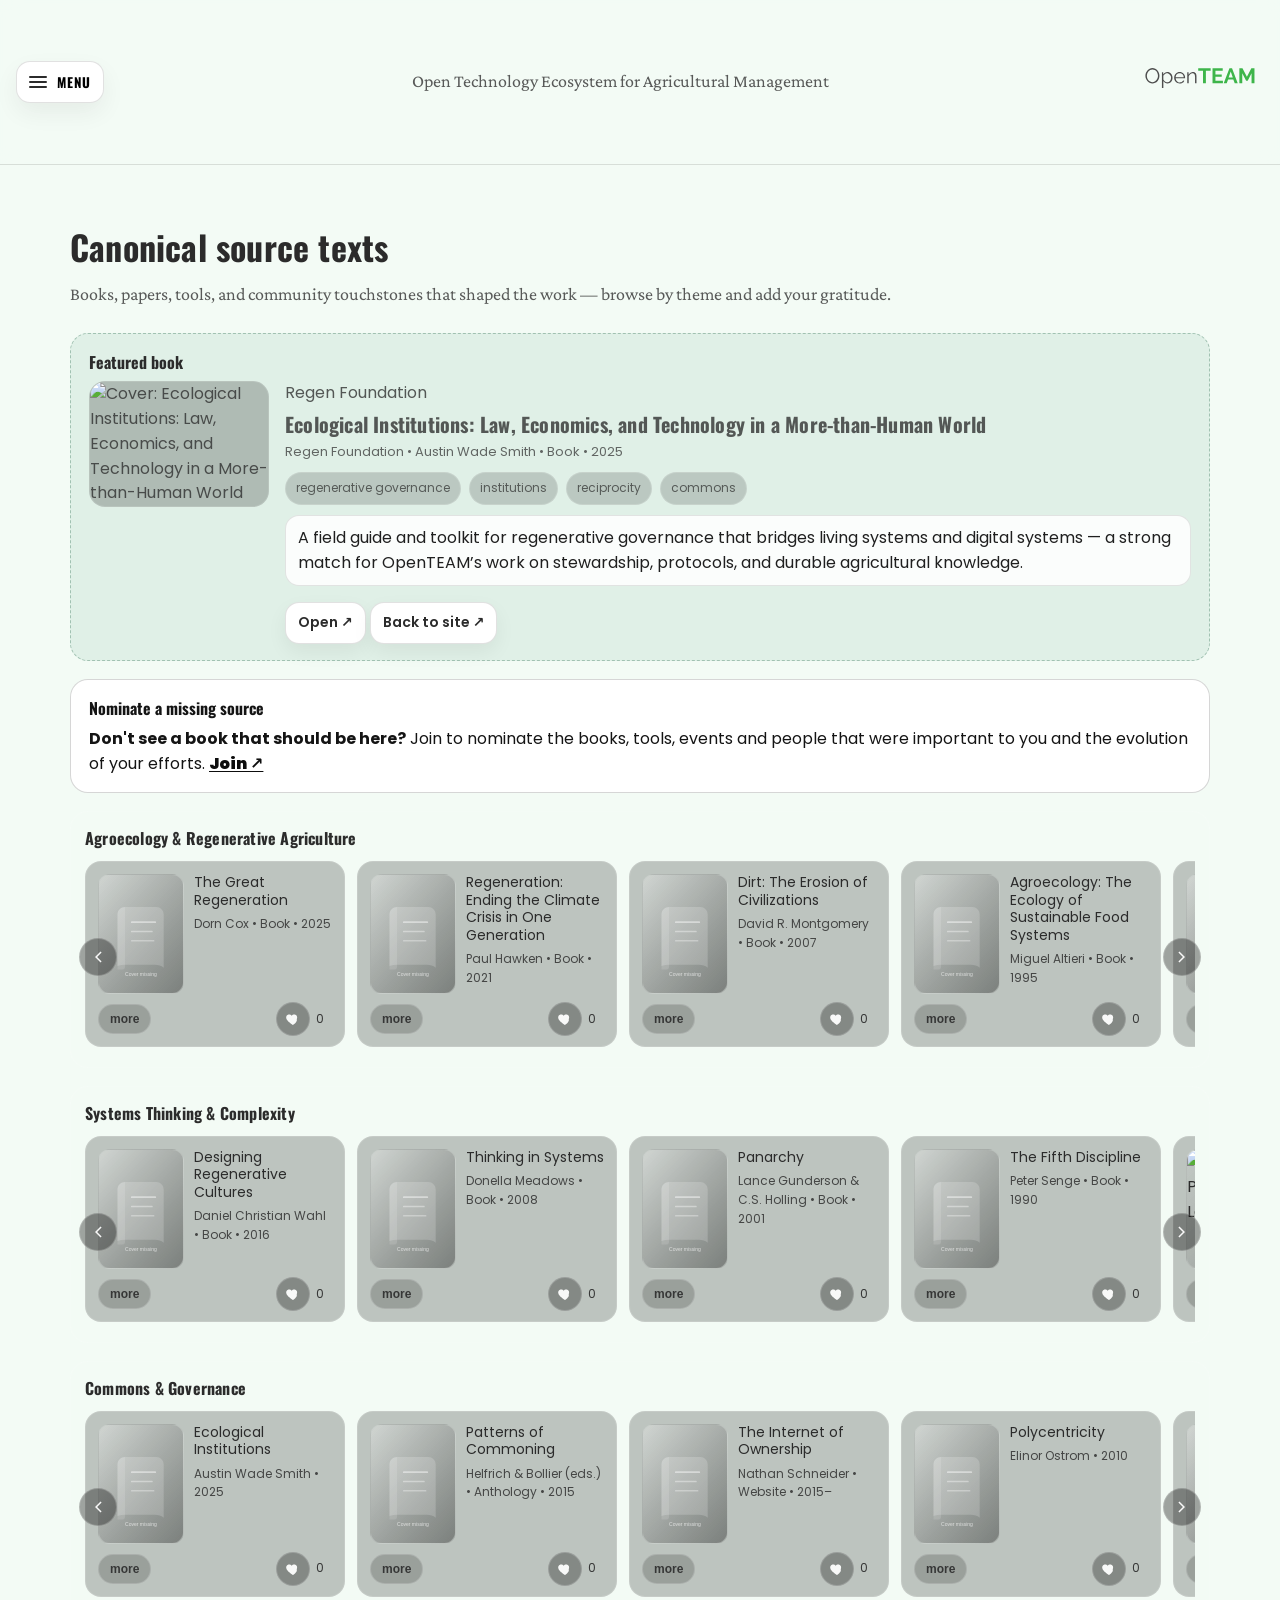
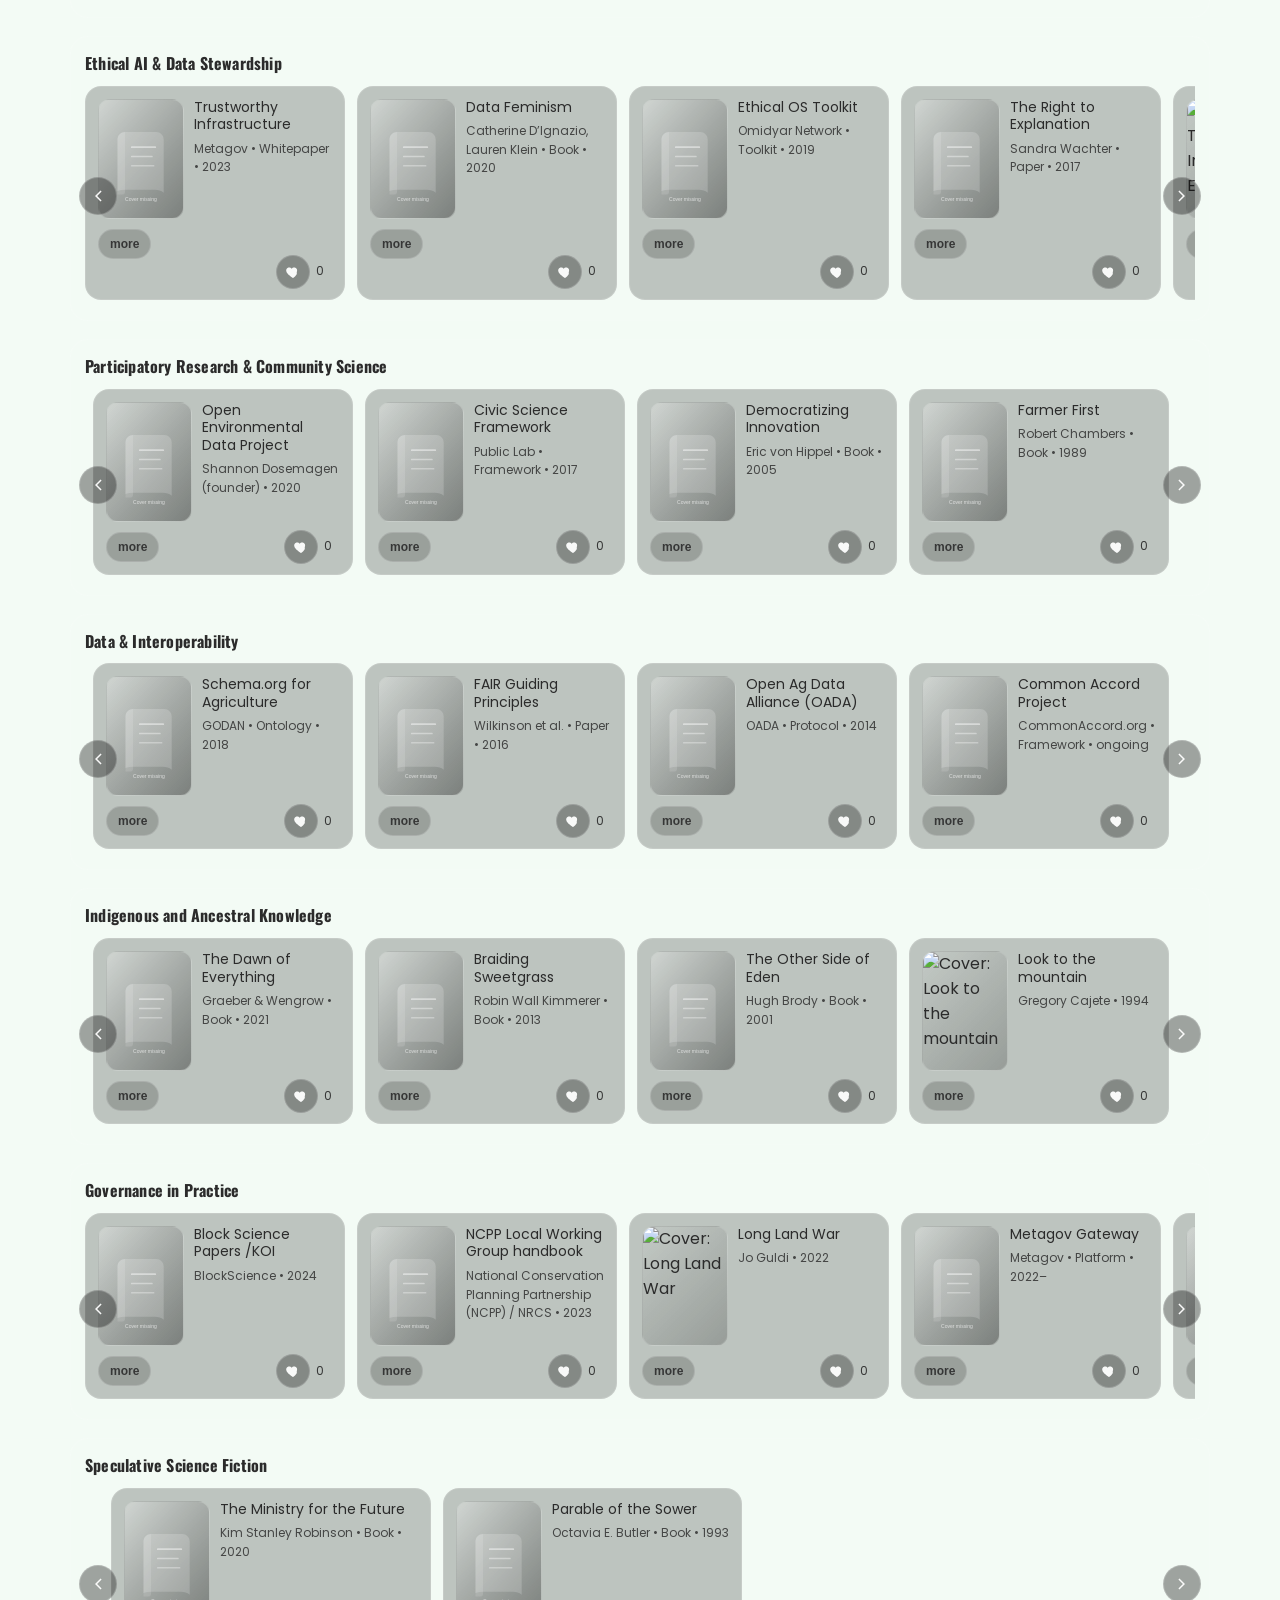
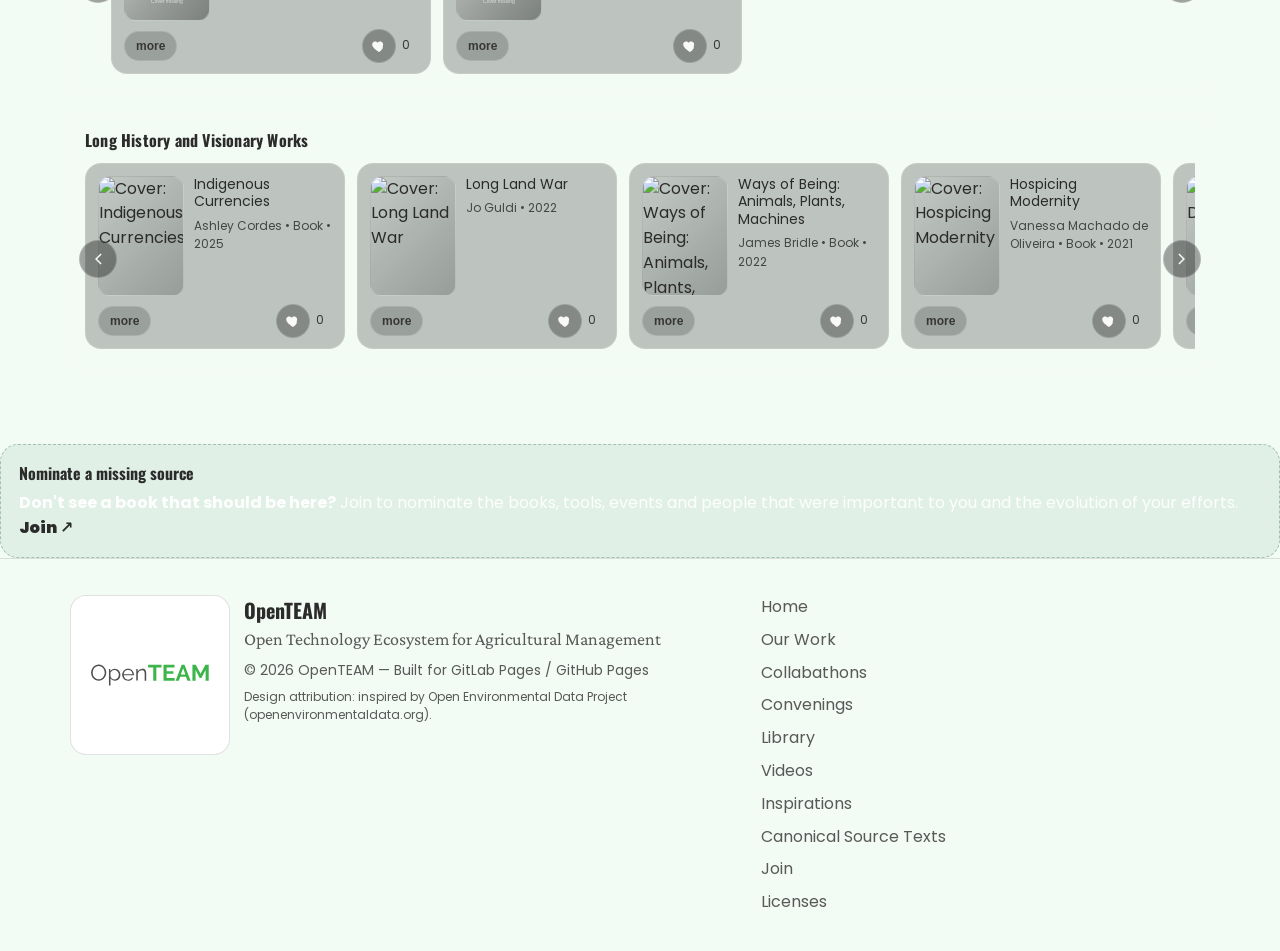
==== canonical-source-texts-updated-v7.html @ 41ca5390 "Add files via upload" ====
<!doctype html>
<html lang="en">
<head>
  <meta charset="utf-8" />
  <meta name="viewport" content="width=device-width,initial-scale=1" />
  <title>OpenTEAM — Canonical Source Texts</title>
  <meta name="description" content="OpenTEAM canonical source texts: books, papers, tools, and community inspirations that shaped the ecosystem." />

  <meta property="og:title" content="OpenTEAM Canonical Source Texts" />
  <meta property="og:description" content="Books and sources that shaped OpenTEAM — browse by theme." />
  <meta property="og:image" content="assets/bg_malawi.jpg" />
  <meta name="twitter:card" content="summary_large_image" />

  <link rel="preconnect" href="https://fonts.googleapis.com">
  <link rel="preconnect" href="https://fonts.gstatic.com" crossorigin>
  <link href="https://fonts.googleapis.com/css2?family=Oswald:wght@300;400;600;700&family=Crimson+Pro:ital,wght@0,300;0,400;0,600;1,400&family=Poppins:wght@300;400;500;600;700&display=swap" rel="stylesheet">

  <link rel="stylesheet" href="styles.css" />

<style>
  /* Featured */
  .featured-grid{display:grid;grid-template-columns:180px 1fr;gap:16px;align-items:start}
  @media (max-width: 720px){.featured-grid{grid-template-columns:1fr}}
  .featured-cover{border-radius:16px;overflow:hidden;border:1px solid rgba(255,255,255,0.12);background:rgba(0,0,0,0.22)}
  .featured-cover img{width:100%;height:100%;display:block;object-fit:cover}
  .featured-title{margin:6px 0 6px 0; font-size:20px; line-height:1.2}
  .featured-sub{opacity:.90; font-size:13px}
  .featured-meta .muted, .featured-callout .muted{color:rgba(255,255,255,0.92) !important; opacity:1 !important}
  .tagrow{display:flex;flex-wrap:wrap;gap:8px;margin-top:10px}
  .tag{display:inline-flex;align-items:center;padding:6px 10px;border-radius:999px;border:1px solid rgba(255,255,255,0.18);background:rgba(0,0,0,0.18);font-size:12px;opacity:.92}

  /* Rails */
  .theme-block{margin-top:18px}
  .rail-card{background:rgba(255,255,255,0.06);border:1px solid rgba(255,255,255,0.10);border-radius:18px;padding:14px;position:relative}
  .rail-head{display:flex;align-items:flex-end;justify-content:space-between;gap:14px;margin-bottom:10px}
  .rail-title{margin:0;font-size:16px}
  .rail-nav{display:none}
  .rail{display:flex;gap:12px;overflow:auto;padding-bottom:6px;scroll-snap-type:x proximity;scroll-behavior:smooth}
  .rail::-webkit-scrollbar{height:10px}
  .rail::-webkit-scrollbar-thumb{background:rgba(255,255,255,0.18);border-radius:999px}

  /* Desktop rail arrows */
  @media (min-width: 900px){
    .rail-nav{display:flex;gap:8px}
    .rail-arrow{width:34px;height:34px;border-radius:999px;border:1px solid rgba(255,255,255,0.18);background:rgba(0,0,0,0.30);cursor:pointer;display:inline-flex;align-items:center;justify-content:center}
    .rail-arrow:hover{border-color:rgba(255,255,255,0.35);background:rgba(0,0,0,0.38)}
    .rail-arrow svg{width:16px;height:16px;fill:#fff;opacity:.95}
  }

  /* Source card */
  .scard{min-width:260px;max-width:320px;scroll-snap-align:start;border-radius:16px;overflow:hidden;border:1px solid rgba(255,255,255,0.12);background:rgba(0,0,0,0.22);transition:transform .12s ease,border-color .12s ease;position:relative}
  .scard:hover{transform:translateY(-2px);border-color:rgba(255,255,255,0.28)}
  .shead{display:grid;grid-template-columns:86px 1fr;gap:10px;padding:12px 12px 10px 12px;align-items:start}
  .scover{width:86px;height:120px;border-radius:12px;overflow:hidden;border:1px solid rgba(255,255,255,0.12);background:linear-gradient(135deg, rgba(255,255,255,0.10), rgba(0,0,0,0.20))}
  .scover img{width:100%;height:100%;object-fit:cover;display:block}
  .smeta{min-width:0}
  .stitle{margin:0 0 6px 0;font-size:14px;line-height:1.25}
  .ssub{font-size:12px;opacity:.82}

  .sactions{display:flex;gap:8px;flex-wrap:wrap;padding:0 12px 12px 12px}
  .pill{display:inline-flex;align-items:center;gap:8px;padding:7px 11px;border-radius:999px;border:1px solid rgba(255,255,255,0.18);background:rgba(0,0,0,0.20);color:var(--text);text-decoration:none;font-weight:700;font-size:12px}
  .pill:hover{border-color:rgba(255,255,255,0.35);background:rgba(0,0,0,0.26)}
  .pill.secondary{font-weight:800;opacity:.92}

  /* Expansion */
  .detail{border-top:1px solid rgba(255,255,255,0.10);padding:10px 12px 40px 12px;display:none}
  .detail.open{display:block}
  .detail p{margin:0 0 10px 0;font-size:12.5px;line-height:1.45;opacity:.95}
  .stags{display:flex;flex-wrap:wrap;gap:6px}
  .stag{font-size:11px;opacity:.92;border:1px solid rgba(255,255,255,0.14);background:rgba(0,0,0,0.16);border-radius:999px;padding:5px 8px;max-width:100%;white-space:nowrap;overflow:hidden;text-overflow:ellipsis}

  /* Gratitude */
  .gratitude{position:absolute;right:10px;bottom:10px;display:inline-flex;align-items:center;gap:6px}
  .gbtn{display:inline-flex;align-items:center;justify-content:center;width:34px;height:34px;border-radius:999px;border:1px solid rgba(255,255,255,0.18);background:rgba(0,0,0,0.30);cursor:pointer}
  .gbtn:hover{border-color:rgba(255,255,255,0.35);background:rgba(0,0,0,0.38)}
  .gbtn svg{width:16px;height:16px;fill:#fff;opacity:.95}
  .gcount{font-size:12px;opacity:.92;min-width:18px;text-align:left}

  /* Join line */
  .join-once{margin-top:12px;font-size:13px;opacity:.88}
  .join-once a{color:var(--text);font-weight:900;text-decoration:none}
  .join-once a:hover{text-decoration:underline}

  /* Featured descriptor higher contrast */
  .featured-desc{
    color: rgba(0,0,0,0.88) !important;
    opacity: 1 !important;
    background: rgba(255,255,255,0.86);
    padding: 10px 12px;
    border-radius: 14px;
    border: 1px solid rgba(0,0,0,0.10);
  }


    /* Nominate bubble high contrast */
  .nominate-bubble{
    background: rgba(255,255,255,0.96) !important;
    border: 1px solid rgba(0,0,0,0.16) !important;
    color: rgba(0,0,0,0.92) !important;
  }
  .nominate-bubble .callout-title{
    color: rgba(0,0,0,0.92) !important;
  }
  .nominate-bubble p,
  .nominate-bubble .muted,
  .nominate-bubble strong{
    color: rgba(0,0,0,0.92) !important;
    opacity: 1 !important;
  }
  .nominate-bubble a{
    color: rgba(0,0,0,0.95) !important;
    text-decoration: underline !important;
    font-weight: 900 !important;
  }


  /* Rail wrap + end-position arrows (like index/videos) */
  .rail-wrap{position:relative}
  .rail-arrow-end{
    position:absolute;
    top:50%;
    transform:translateY(-50%);
    width:38px;height:38px;border-radius:999px;
    border:1px solid rgba(255,255,255,0.20);
    background:rgba(0,0,0,0.35);
    cursor:pointer;
    display:none;
    align-items:center;
    justify-content:center;
    z-index:3;
  }
  .rail-arrow-end:hover{border-color:rgba(255,255,255,0.40);background:rgba(0,0,0,0.45)}
  .rail-arrow-end svg{width:18px;height:18px;fill:#fff;opacity:.95}
  .rail-arrow-left{left:-6px}
  .rail-arrow-right{right:-6px}
  @media (min-width: 900px){ .rail-arrow-end{display:flex} .rail{padding:0 26px 6px 26px;} }

</style>
</head>

<body id="top">
  <a class="skip-link" href="#main">Skip to content</a>

  <header class="nav-shell" role="banner">
    <button class="menu-button" id="menuButton" aria-controls="drawer" aria-expanded="false">
      <span class="menu-icon" aria-hidden="true"><span></span></span>
      <span class="menu-label">MENU</span>
    </button>

    <div class="nav-title">
      <div class="nav-title-text">Open Technology Ecosystem for Agricultural Management</div>
    </div>

    <div class="nav-logo" aria-hidden="true">
      <img src="assets/openteam_logo.svg" alt="" />
    </div>
  </header>

  <aside class="drawer" id="drawer" aria-hidden="true">
    <div class="drawer-inner">
      <div class="drawer-top">
        <div class="drawer-mark">
          <img src="assets/openteam_logo.svg" alt="OpenTEAM logo" />
        </div>
        <div class="drawer-vertical">OpenTEAM</div>
        <button class="drawer-close" id="drawerClose" aria-label="Close menu">✕</button>
      </div>

      <nav class="drawer-links" aria-label="Site">
        <a href="index.html#home" class="drawer-link">HOME</a>
        <a href="index.html#initiatives" class="drawer-link">INITIATIVES</a>
        <a href="index.html#pilots" class="drawer-link">COLLABATHONS</a>
        <a href="index.html#convenings" class="drawer-link">CONVENINGS</a>
        <a href="index.html#library" class="drawer-link">TOOLS, COMMUNITIES &amp; PLATFORMS</a>
        <a href="videos.html" class="drawer-link">VIDEOS</a>
        <a href="index.html#reading" class="drawer-link">INSPIRATIONS</a>
        <a href="canonical-source-texts.html" class="drawer-link" aria-current="page">CANONICAL SOURCE TEXTS</a>
        <a href="index.html#join" class="drawer-link">JOIN</a>
        <a href="licenses.html" class="drawer-link">LICENSES</a>
      </nav>

      <div class="drawer-meta">
        <div class="drawer-meta-title">Contact</div>
        <a class="drawer-meta-link" href="mailto:info@openteam.community?subject=OpenTEAM%20Website%20Inquiry">info@openteam.community</a>
      </div>
    </div>
  </aside>
  <div class="scrim" id="scrim" aria-hidden="true"></div>

  <main id="main">
    <section class="section" id="sources-page">
      <div class="container">
        <div class="section-head">
          <h2>Canonical source texts</h2>
          <p>Books, papers, tools, and community touchstones that shaped the work — browse by theme and add your gratitude.</p>
        </div>

        <!-- Featured book -->
        <div class="callout featured-callout" style="margin-top: 14px;">
          <div class="callout-title">Featured book</div>
          <div class="callout-body">
            <div class="featured-grid">
              <div class="featured-cover">
                <img src="https://cdn.sanity.io/images/oflfnr14/production/5186cdff18c08bce27f8e4bb145d63fdf4cb614c-883x475.png?fit=max&amp;w=1600" alt="Cover: Ecological Institutions: Law, Economics, and Technology in a More-than-Human World" loading="lazy"/>
              </div>
              <div class="featured-meta">
                <div class="kicker">Regen Foundation</div>
                <h3 class="featured-title">Ecological Institutions: Law, Economics, and Technology in a More-than-Human World</h3>
                <div class="featured-sub">Regen Foundation • Austin Wade Smith • Book • 2025</div>
                <div class="tagrow">
                  <span class="tag">regenerative governance</span><span class="tag">institutions</span><span class="tag">reciprocity</span><span class="tag">commons</span>
                </div>
                <p class="featured-desc" style="margin-top:10px;">A field guide and toolkit for regenerative governance that bridges living systems and digital systems — a strong match for OpenTEAM’s work on stewardship, protocols, and durable agricultural knowledge.</p>
                <div class="player-actions" style="margin-top: 12px;">
                  <a class="btn small" href="https://www.regen.foundation/" target="_blank" rel="noopener">Open ↗</a>
                  <a class="btn small" href="index.html#reading">Back to site ↗</a>
                </div>
</div>
            </div>
          </div>
        </div>

        <!-- Theme rails -->
        <div class="callout nominate-bubble" style="margin-top: 18px;" style="margin-top: 18px;background: rgba(255,255,255,0.96);border:1px solid rgba(0,0,0,0.16);">
          <div class="callout-title" style="color:rgba(0,0,0,0.92);">Nominate a missing source</div>
          <div class="callout-body">
            <p style="margin:0;color:rgba(0,0,0,0.92) !important;opacity:1 !important;">
              <strong>Don&apos;t see a book that should be here?</strong>
              Join to nominate the books, tools, events and people that were important to you and the evolution of your efforts.
              <a href="index.html#join" style="color:rgba(0,0,0,0.95) !important;text-decoration:underline;font-weight:900;">Join ↗</a>
            </p>
          </div>
        </div>

        <div id="themeRails" style="margin-top: 16px;"></div>

      </div>
    </section>

        <div class="callout" style="margin-top: 18px;">
          <div class="callout-title">Nominate a missing source</div>
          <div class="callout-body">
            <p class="muted" style="margin:0;color:rgba(255,255,255,0.92);opacity:1;">
              <strong>Don&apos;t see a book that should be here?</strong>
              Join to nominate the books, tools, events and people that were important to you and the evolution of your efforts.
              <a href="index.html#join" style="color:var(--text);font-weight:900;text-decoration:none;">Join ↗</a>
            </p>
          </div>
        </div>

  </main>

  <footer class="footer">
    <div class="container footer-grid">
      <div class="footer-brand">
        <img src="assets/openteam_logo.svg" alt="OpenTEAM logo" class="footer-logo" />
        <div>
          <div class="footer-title">OpenTEAM</div>
          <div class="footer-subtitle">Open Technology Ecosystem for Agricultural Management</div>
          <div class="footer-meta">© <span id="year"></span> OpenTEAM — Built for GitLab Pages / GitHub Pages</div>
          <div class="footer-meta small">Design attribution: inspired by Open Environmental Data Project (openenvironmentaldata.org).</div>
        </div>
      </div>

      <div class="footer-links">
        <a href="index.html#home">Home</a>
        <a href="index.html#initiatives">Our Work</a>
        <a href="index.html#pilots">Collabathons</a>
        <a href="index.html#convenings">Convenings</a>
        <a href="index.html#library">Library</a>
        <a href="videos.html">Videos</a>
        <a href="index.html#reading">Inspirations</a>
        <a href="canonical-source-texts.html">Canonical Source Texts</a>
        <a href="index.html#join">Join</a>
        <a href="licenses.html">Licenses</a>
      </div>
    </div>
  </footer>

<script>
  // Data
  // ==============================
// SOURCE CARDS & THEMES (edit/add/remove here in GitHub)
// - Each theme key becomes a rail.
// - Add a new theme by adding a new key in THEMES and (optionally) adding it to THEMES_ORDER.
// - Each card is a plain object: edit text, links, tags, and cover URLs directly.
// ==============================

const THEMES_ORDER = [
  "Agroecology & Regenerative Agriculture",
  "Systems Thinking & Complexity",
  "Commons & Governance",
  "Ethical AI & Data Stewardship",
  "Participatory Research & Community Science",
  "Data & Interoperability",
  "Indigenous and Ancestral Knowledge",
  "Governance in Practice",
  "Speculative Science Fiction",
  "Long History  and Visionary Works"
];

const THEMES = {
  "Agroecology & Regenerative Agriculture": [
    {
      "Theme": "Agroecology & Regenerative Agriculture",
      "Title": "The Great Regeneration",
      "Author/Contributor": "Dorn Cox",
      "Type": "Book",
      "Year": "2025",
      "Tags": "regenerative agriculture, agroecology, stewardship, resilience, community",
      "Relevance to OpenTEAM": "A regenerative agriculture perspective centered on ecological resilience and community practice — directly aligned with OpenTEAM’s emphasis on durable, reusable knowledge and stewardship.",
      "Source Link": "",
      "Cover Image URL": "",
      "Year_num": 2025,
      "id": "the-great-regeneration-dorn-cox"
    },
    {
      "Theme": "Agroecology & Regenerative Agriculture",
      "Title": "Regeneration: Ending the Climate Crisis in One Generation",
      "Author/Contributor": "Paul Hawken",
      "Type": "Book",
      "Year": "2021",
      "Tags": "climate, systems thinking",
      "Relevance to OpenTEAM": "Frames regenerative agriculture within climate action ecosystems",
      "Source Link": "",
      "Cover Image URL": "",
      "Year_num": 2021,
      "id": "regeneration-ending-the-climate-crisis-in-one-generation-paul-hawken"
    },
    {
      "Theme": "Agroecology & Regenerative Agriculture",
      "Title": "Dirt: The Erosion of Civilizations",
      "Author/Contributor": "David R. Montgomery",
      "Type": "Book",
      "Year": "2007",
      "Tags": "soil health, history",
      "Relevance to OpenTEAM": "Supports OpenTEAM’s emphasis on healthy soil as public infrastructure",
      "Source Link": "",
      "Cover Image URL": "",
      "Year_num": 2007,
      "id": "dirt-the-erosion-of-civilizations-david-r-montgomery"
    },
    {
      "Theme": "Agroecology & Regenerative Agriculture",
      "Title": "Agroecology: The Ecology of Sustainable Food Systems",
      "Author/Contributor": "Miguel Altieri",
      "Type": "Book",
      "Year": "1995",
      "Tags": "agroecology, sustainability",
      "Relevance to OpenTEAM": "Scientific grounding for the agroecological paradigm embraced by OpenTEAM",
      "Source Link": "",
      "Cover Image URL": "",
      "Year_num": 1995,
      "id": "agroecology-the-ecology-of-sustainable-food-systems-miguel-altieri"
    },
    {
      "Theme": "Agroecology & Regenerative Agriculture",
      "Title": "The Unsettling of America",
      "Author/Contributor": "Wendell Berry",
      "Type": "Book",
      "Year": "1977",
      "Tags": "agroecology, rural knowledge, land stewardship",
      "Relevance to OpenTEAM": "Foundational text on the ethics of agriculture and place-based knowledge",
      "Source Link": "",
      "Cover Image URL": "",
      "Year_num": 1977,
      "id": "the-unsettling-of-america-wendell-berry"
    },
    {
      "Theme": "Agroecology & Regenerative Agriculture",
      "Title": "One-Straw Revolution",
      "Author/Contributor": "Masanobu Fukuoka",
      "Type": "Book",
      "Year": "1975",
      "Tags": "regenerative, philosophy, natural farming",
      "Relevance to OpenTEAM": "Inspires soil-first philosophies and low-input systems",
      "Source Link": "",
      "Cover Image URL": "",
      "Year_num": 1975,
      "id": "one-straw-revolution-masanobu-fukuoka"
    }
  ],
  "Systems Thinking & Complexity": [
    {
      "Theme": "Systems Thinking & Complexity",
      "Title": "Designing Regenerative Cultures",
      "Author/Contributor": "Daniel Christian Wahl",
      "Type": "Book",
      "Year": "2016",
      "Tags": "regenerative design, systems",
      "Relevance to OpenTEAM": "Guides OpenTEAM’s ecosystem thinking in technology and community design",
      "Source Link": "",
      "Cover Image URL": "",
      "Year_num": 2016,
      "id": "designing-regenerative-cultures-daniel-christian-wahl"
    },
    {
      "Theme": "Systems Thinking & Complexity",
      "Title": "Thinking in Systems",
      "Author/Contributor": "Donella Meadows",
      "Type": "Book",
      "Year": "2008",
      "Tags": "systems thinking",
      "Relevance to OpenTEAM": "Key framework for whole-systems design in agricultural networks",
      "Source Link": "",
      "Cover Image URL": "",
      "Year_num": 2008,
      "id": "thinking-in-systems-donella-meadows"
    },
    {
      "Theme": "Systems Thinking & Complexity",
      "Title": "Panarchy",
      "Author/Contributor": "Lance Gunderson & C.S. Holling",
      "Type": "Book",
      "Year": "2001",
      "Tags": "resilience, adaptive cycles",
      "Relevance to OpenTEAM": "Offers models for understanding social-ecological systems over time",
      "Source Link": "",
      "Cover Image URL": "",
      "Year_num": 2001,
      "id": "panarchy-lance-gunderson-c-s-holling"
    },
    {
      "Theme": "Systems Thinking & Complexity",
      "Title": "The Fifth Discipline",
      "Author/Contributor": "Peter Senge",
      "Type": "Book",
      "Year": "1990",
      "Tags": "learning organizations, systems",
      "Relevance to OpenTEAM": "Supports OpenTEAM’s approach to co-learning and feedback loops",
      "Source Link": "",
      "Cover Image URL": "",
      "Year_num": 1990,
      "id": "the-fifth-discipline-peter-senge"
    },
    {
      "Theme": "Systems Thinking & Complexity",
      "Title": "Pattern Language",
      "Author/Contributor": "Christopher Alexander; Sara Ishikawa; Murray Silverstein",
      "Type": "",
      "Year": "1977",
      "Tags": "complexity, systems thinking, thinking",
      "Relevance to OpenTEAM": "Reference point within the 'Systems Thinking & Complexity' lineage; useful for OpenTEAM orientation and shared vocabulary.",
      "Source Link": "https://openlibrary.org/books/OL5059163M/A_pattern_language",
      "Cover Image URL": "https://covers.openlibrary.org/b/isbn/0195019199-L.jpg",
      "Year_num": 1977,
      "id": "pattern-language-christopher-alexander-sara-ishikawa-murray-silverstein"
    }
  ],
  "Commons & Governance": [
    {
      "Theme": "Commons & Governance",
      "Title": "Ecological Institutions",
      "Author/Contributor": "Austin Wade Smith",
      "Type": "",
      "Year": "2025",
      "Tags": "commons, governance",
      "Relevance to OpenTEAM": "Reference point within the 'Commons & Governance' lineage; useful for OpenTEAM orientation and shared vocabulary.",
      "Source Link": "https://regen.foundation/",
      "Cover Image URL": "",
      "Year_num": 2025,
      "id": "ecological-institutions-austin-wade-smith"
    },
    {
      "Theme": "Commons & Governance",
      "Title": "Patterns of Commoning",
      "Author/Contributor": "Helfrich & Bollier (eds.)",
      "Type": "Anthology",
      "Year": "2015",
      "Tags": "commons, social innovation",
      "Relevance to OpenTEAM": "Case studies that resonate with OpenTEAM’s cooperative ethos",
      "Source Link": "",
      "Cover Image URL": "",
      "Year_num": 2015,
      "id": "patterns-of-commoning-helfrich-bollier-eds"
    },
    {
      "Theme": "Commons & Governance",
      "Title": "The Internet of Ownership",
      "Author/Contributor": "Nathan Schneider",
      "Type": "Website",
      "Year": "2015–",
      "Tags": "platform coops, ownership",
      "Relevance to OpenTEAM": "Shapes OpenTEAM’s exploration of data stewardship and cooperative tech",
      "Source Link": "",
      "Cover Image URL": "",
      "Year_num": 2015,
      "id": "the-internet-of-ownership-nathan-schneider"
    },
    {
      "Theme": "Commons & Governance",
      "Title": "Polycentricity",
      "Author/Contributor": "Elinor Ostrom",
      "Type": "",
      "Year": "2010",
      "Tags": "commons, governance",
      "Relevance to OpenTEAM": "Reference point within the 'Commons & Governance' lineage; useful for OpenTEAM orientation and shared vocabulary.",
      "Source Link": "https://www.aeaweb.org/articles?id=10.1257/aer.100.3.641",
      "Cover Image URL": "",
      "Year_num": 2010,
      "id": "polycentricity-elinor-ostrom"
    },
    {
      "Theme": "Commons & Governance",
      "Title": "Governing the Commons",
      "Author/Contributor": "Elinor Ostrom",
      "Type": "Book",
      "Year": "1990",
      "Tags": "commons, governance",
      "Relevance to OpenTEAM": "A core inspiration for participatory, polycentric governance models",
      "Source Link": "",
      "Cover Image URL": "",
      "Year_num": 1990,
      "id": "governing-the-commons-elinor-ostrom"
    },
    {
      "Theme": "Commons & Governance",
      "Title": "Community Technology",
      "Author/Contributor": "Karl Hess",
      "Type": "Pamphlet",
      "Year": "1979",
      "Tags": "peer production",
      "Relevance to OpenTEAM": "Early inspiration for community-led tech in food systems",
      "Source Link": "",
      "Cover Image URL": "",
      "Year_num": 1979,
      "id": "community-technology-karl-hess"
    }
  ],
  "Ethical AI & Data Stewardship": [
    {
      "Theme": "Ethical AI & Data Stewardship",
      "Title": "Trustworthy Infrastructure",
      "Author/Contributor": "Metagov",
      "Type": "Whitepaper",
      "Year": "2023",
      "Tags": "trust, modular governance",
      "Relevance to OpenTEAM": "Foundation for OpenTEAM’s trust architecture strategy",
      "Source Link": "",
      "Cover Image URL": "",
      "Year_num": 2023,
      "id": "trustworthy-infrastructure-metagov"
    },
    {
      "Theme": "Ethical AI & Data Stewardship",
      "Title": "Data Feminism",
      "Author/Contributor": "Catherine D’Ignazio, Lauren Klein",
      "Type": "Book",
      "Year": "2020",
      "Tags": "equity, data ethics",
      "Relevance to OpenTEAM": "Reframes data ownership and visibility for agricultural equity",
      "Source Link": "",
      "Cover Image URL": "",
      "Year_num": 2020,
      "id": "data-feminism-catherine-dignazio-lauren-klein"
    },
    {
      "Theme": "Ethical AI & Data Stewardship",
      "Title": "Ethical OS Toolkit",
      "Author/Contributor": "Omidyar Network",
      "Type": "Toolkit",
      "Year": "2019",
      "Tags": "AI, tech foresight",
      "Relevance to OpenTEAM": "Supports ethical foresight in ag-tech design",
      "Source Link": "",
      "Cover Image URL": "",
      "Year_num": 2019,
      "id": "ethical-os-toolkit-omidyar-network"
    },
    {
      "Theme": "Ethical AI & Data Stewardship",
      "Title": "The Right to Explanation",
      "Author/Contributor": "Sandra Wachter",
      "Type": "Paper",
      "Year": "2017",
      "Tags": "AI ethics, GDPR",
      "Relevance to OpenTEAM": "Informs OpenTEAM's approach to transparency in ag-informatics",
      "Source Link": "",
      "Cover Image URL": "",
      "Year_num": 2017,
      "id": "the-right-to-explanation-sandra-wachter"
    },
    {
      "Theme": "Ethical AI & Data Stewardship",
      "Title": "The Intention Economy",
      "Author/Contributor": "Doc Searls",
      "Type": "Book",
      "Year": "2012",
      "Tags": "Data Ownership, Personal Data",
      "Relevance to OpenTEAM": "Proposes a shift in digital commerce toward consumer agency and control over data.",
      "Source Link": "https://en.wikipedia.org/wiki/The_Intention_Economy",
      "Cover Image URL": "https://covers.openlibrary.org/b/isbn/1422158527-L.jpg",
      "Year_num": 2012,
      "id": "the-intention-economy-doc-searls"
    },
    {
      "Theme": "Ethical AI & Data Stewardship",
      "Title": "The Cathedral and the Bazaar: Musings on Linux and Open Source by an Accidental Revolutionary",
      "Author/Contributor": "Eric S. Raymond",
      "Type": "Book",
      "Year": "1999",
      "Tags": "open source, governance, collaboration, stewardship, commons",
      "Relevance to OpenTEAM": "A foundational text on open source culture and collaborative development — helpful context for OpenTEAM’s governance, interoperability practices, and community stewardship.",
      "Source Link": "https://en.wikipedia.org/wiki/The_Cathedral_and_the_Bazaar",
      "Cover Image URL": "",
      "Year_num": 1999,
      "id": "the-cathedral-and-the-bazaar-eric-s-raymond"
    }
  ],
  "Participatory Research & Community Science": [
    {
      "Theme": "Participatory Research & Community Science",
      "Title": "Open Environmental Data Project",
      "Author/Contributor": "Shannon Dosemagen (founder)",
      "Type": "",
      "Year": "2020",
      "Tags": "community, research, science",
      "Relevance to OpenTEAM": "Reference point within the 'Participatory Research & Community Science' lineage; useful for OpenTEAM orientation and shared vocabulary.",
      "Source Link": "https://www.openenvironmentaldata.org/about",
      "Cover Image URL": "",
      "Year_num": 2020,
      "id": "open-environmental-data-project-shannon-dosemagen-founder"
    },
    {
      "Theme": "Participatory Research & Community Science",
      "Title": "Civic Science Framework",
      "Author/Contributor": "Public Lab",
      "Type": "Framework",
      "Year": "2017",
      "Tags": "citizen science",
      "Relevance to OpenTEAM": "Inspires distributed data stewardship and participatory sensing",
      "Source Link": "",
      "Cover Image URL": "",
      "Year_num": 2017,
      "id": "civic-science-framework-public-lab"
    },
    {
      "Theme": "Participatory Research & Community Science",
      "Title": "Democratizing Innovation",
      "Author/Contributor": "Eric von Hippel",
      "Type": "Book",
      "Year": "2005",
      "Tags": "user innovation",
      "Relevance to OpenTEAM": "Validates farmer-centered innovation in OpenTEAM tools",
      "Source Link": "",
      "Cover Image URL": "",
      "Year_num": 2005,
      "id": "democratizing-innovation-eric-von-hippel"
    },
    {
      "Theme": "Participatory Research & Community Science",
      "Title": "Farmer First",
      "Author/Contributor": "Robert Chambers",
      "Type": "Book",
      "Year": "1989",
      "Tags": "participatory research",
      "Relevance to OpenTEAM": "A landmark call for listening to farmers as primary innovators",
      "Source Link": "",
      "Cover Image URL": "",
      "Year_num": 1989,
      "id": "farmer-first-robert-chambers"
    }
  ],
  "Data & Interoperability": [
    {
      "Theme": "Data & Interoperability",
      "Title": "Schema.org for Agriculture",
      "Author/Contributor": "GODAN",
      "Type": "Ontology",
      "Year": "2018",
      "Tags": "linked data",
      "Relevance to OpenTEAM": "Supports semantic interoperability in ag knowledge graphs",
      "Source Link": "",
      "Cover Image URL": "",
      "Year_num": 2018,
      "id": "schema-org-for-agriculture-godan"
    },
    {
      "Theme": "Data & Interoperability",
      "Title": "FAIR Guiding Principles",
      "Author/Contributor": "Wilkinson et al.",
      "Type": "Paper",
      "Year": "2016",
      "Tags": "data sharing",
      "Relevance to OpenTEAM": "A foundational standard for OpenTEAM’s tech stack",
      "Source Link": "",
      "Cover Image URL": "",
      "Year_num": 2016,
      "id": "fair-guiding-principles-wilkinson-et-al"
    },
    {
      "Theme": "Data & Interoperability",
      "Title": "Open Ag Data Alliance (OADA)",
      "Author/Contributor": "OADA",
      "Type": "Protocol",
      "Year": "2014",
      "Tags": "interoperability",
      "Relevance to OpenTEAM": "Early technical standard OpenTEAM builds upon",
      "Source Link": "",
      "Cover Image URL": "",
      "Year_num": 2014,
      "id": "open-ag-data-alliance-oada-oada"
    },
    {
      "Theme": "Data & Interoperability",
      "Title": "Common Accord Project",
      "Author/Contributor": "CommonAccord.org",
      "Type": "Framework",
      "Year": "ongoing",
      "Tags": "legal automation, modularity",
      "Relevance to OpenTEAM": "Supports interoperable governance templates",
      "Source Link": "",
      "Cover Image URL": "",
      "Year_num": 0,
      "id": "common-accord-project-commonaccord-org"
    }
  ],
  "Indigenous and Ancestral Knowledge": [
    {
      "Theme": "Indigenous and Ancestral Knowledge",
      "Title": "The Dawn of Everything",
      "Author/Contributor": "Graeber & Wengrow",
      "Type": "Book",
      "Year": "2021",
      "Tags": "alternative governance",
      "Relevance to OpenTEAM": "Expands ideas of premodern civic design and stewardship",
      "Source Link": "",
      "Cover Image URL": "",
      "Year_num": 2021,
      "id": "the-dawn-of-everything-graeber-wengrow"
    },
    {
      "Theme": "Indigenous and Ancestral Knowledge",
      "Title": "Braiding Sweetgrass",
      "Author/Contributor": "Robin Wall Kimmerer",
      "Type": "Book",
      "Year": "2013",
      "Tags": "indigenous science",
      "Relevance to OpenTEAM": "Frames reciprocity and ecological knowledge",
      "Source Link": "",
      "Cover Image URL": "",
      "Year_num": 2013,
      "id": "braiding-sweetgrass-robin-wall-kimmerer"
    },
    {
      "Theme": "Indigenous and Ancestral Knowledge",
      "Title": "The Other Side of Eden",
      "Author/Contributor": "Hugh Brody",
      "Type": "Book",
      "Year": "2001",
      "Tags": "oral tradition",
      "Relevance to OpenTEAM": "Valuing indigenous epistemologies in landscape understanding",
      "Source Link": "",
      "Cover Image URL": "",
      "Year_num": 2001,
      "id": "the-other-side-of-eden-hugh-brody"
    },
    {
      "Theme": "Indigenous and Ancestral Knowledge",
      "Title": "Look to the mountain",
      "Author/Contributor": "Gregory Cajete",
      "Type": "",
      "Year": "1994",
      "Tags": "and, indigenous knowledge",
      "Relevance to OpenTEAM": "Reference point within the 'Indigenous and Ancestral Knowledge' lineage; useful for OpenTEAM orientation and shared vocabulary.",
      "Source Link": "https://eric.ed.gov/?id=ED375993",
      "Cover Image URL": "https://covers.openlibrary.org/b/isbn/1882308654-L.jpg",
      "Year_num": 1994,
      "id": "look-to-the-mountain-gregory-cajete"
    }
  ],
  "Governance in Practice": [
    {
      "Theme": "Governance in Practice",
      "Title": "Block Science Papers /KOI",
      "Author/Contributor": "BlockScience",
      "Type": "",
      "Year": "2024",
      "Tags": "governance, in, practice",
      "Relevance to OpenTEAM": "Reference point within the 'Governance in Practice' lineage; useful for OpenTEAM orientation and shared vocabulary.",
      "Source Link": "https://blog.block.science/architecting-knowledge-organization-infrastructure/",
      "Cover Image URL": "",
      "Year_num": 2024,
      "id": "block-science-papers-koi-blockscience"
    },
    {
      "Theme": "Governance in Practice",
      "Title": "NCPP Local Working Group handbook",
      "Author/Contributor": "National Conservation Planning Partnership (NCPP) / NRCS",
      "Type": "",
      "Year": "2023",
      "Tags": "governance, in, practice",
      "Relevance to OpenTEAM": "Reference point within the 'Governance in Practice' lineage; useful for OpenTEAM orientation and shared vocabulary.",
      "Source Link": "https://www.nrcs.usda.gov/sites/default/files/2023-03/LWG%20Guidebook%20from%20National%20Conservation%20Planning%20Partnership_1.pdf",
      "Cover Image URL": "",
      "Year_num": 2023,
      "id": "ncpp-local-working-group-handbook-national-conservation-planning-partnership-ncpp-nrcs"
    },
    {
      "Theme": "Governance in Practice",
      "Title": "Long Land War",
      "Author/Contributor": "Jo Guldi",
      "Type": "",
      "Year": "2022",
      "Tags": "governance, in, practice",
      "Relevance to OpenTEAM": "Reference point within the 'Governance in Practice' lineage; useful for OpenTEAM orientation and shared vocabulary.",
      "Source Link": "https://www.amazon.com/Long-Land-War-Struggle-Occupancy/dp/030025668X",
      "Cover Image URL": "https://covers.openlibrary.org/b/isbn/030025668X-L.jpg",
      "Year_num": 2022,
      "id": "long-land-war-jo-guldi"
    },
    {
      "Theme": "Governance in Practice",
      "Title": "Metagov Gateway",
      "Author/Contributor": "Metagov",
      "Type": "Platform",
      "Year": "2022–",
      "Tags": "modular governance",
      "Relevance to OpenTEAM": "Powers many OpenTEAM governance pilots",
      "Source Link": "",
      "Cover Image URL": "",
      "Year_num": 2022,
      "id": "metagov-gateway-metagov"
    },
    {
      "Theme": "Governance in Practice",
      "Title": "R3 Blueprints - Regenerative Finance",
      "Author/Contributor": "r3.0 (Redesign for Resilience & Regeneration)",
      "Type": "",
      "Year": "2020",
      "Tags": "governance, in, practice",
      "Relevance to OpenTEAM": "Reference point within the 'Governance in Practice' lineage; useful for OpenTEAM orientation and shared vocabulary.",
      "Source Link": "https://r3dot0.medium.com/r3-0-releases-sustainable-finance-and-value-cycles-blueprints-4e35f02fd222",
      "Cover Image URL": "",
      "Year_num": 2020,
      "id": "r3-blueprints-regenerative-finance-r3-0-redesign-for-resilience-regeneration"
    },
    {
      "Theme": "Governance in Practice",
      "Title": "NACD HandBook",
      "Author/Contributor": "NACD + American Farmland Trust",
      "Type": "",
      "Year": "2018",
      "Tags": "governance, in, practice",
      "Relevance to OpenTEAM": "Reference point within the 'Governance in Practice' lineage; useful for OpenTEAM orientation and shared vocabulary.",
      "Source Link": "https://www.nacdnet.org/wp-content/uploads/2018/02/AFT-NACD-Environmental-Markets-web-final.pdf",
      "Cover Image URL": "",
      "Year_num": 2018,
      "id": "nacd-handbook-nacd-american-farmland-trust"
    },
    {
      "Theme": "Governance in Practice",
      "Title": "Sociocracy 3.0",
      "Author/Contributor": "Bernhard Bockelbrink et al.",
      "Type": "Framework",
      "Year": "2015–",
      "Tags": "distributed governance",
      "Relevance to OpenTEAM": "Offers practices for cooperative and nested governance",
      "Source Link": "",
      "Cover Image URL": "",
      "Year_num": 2015,
      "id": "sociocracy-3-0-bernhard-bockelbrink-et-al"
    },
    {
      "Theme": "Governance in Practice",
      "Title": "Debt: the first 5000 years",
      "Author/Contributor": "David Graeber",
      "Type": "",
      "Year": "2011",
      "Tags": "governance, in, practice",
      "Relevance to OpenTEAM": "Reference point within the 'Governance in Practice' lineage; useful for OpenTEAM orientation and shared vocabulary.",
      "Source Link": "https://en.wikipedia.org/wiki/Debt:_The_First_5,000_Years",
      "Cover Image URL": "https://covers.openlibrary.org/b/isbn/1933633867-L.jpg",
      "Year_num": 2011,
      "id": "debt-the-first-5000-years-david-graeber"
    }
  ],
  "Long History  and Visionary Works": [
    {
      "Theme": "Long History  and Visionary Works",
      "Title": "Indigenous Currencies",
      "Author/Contributor": "Ashley Cordes",
      "Type": "Book",
      "Year": "2025",
      "Tags": "Regen EcoWeaving, Indigenous Economics",
      "Relevance to OpenTEAM": "Examines historical and future roles of Indigenous currencies as tools of sovereignty and ecological value.",
      "Source Link": "https://mitpress.mit.edu/9780262552530/indigenous-currencies/",
      "Cover Image URL": "https://covers.openlibrary.org/b/isbn/0262552531-L.jpg",
      "Year_num": 2025,
      "id": "indigenous-currencies-ashley-cordes"
    },
    {
      "Theme": "Long History  and Visionary Works",
      "Title": "Long Land War",
      "Author/Contributor": "Jo Guldi",
      "Type": "",
      "Year": "2022",
      "Tags": "and, history, long, visionary, works",
      "Relevance to OpenTEAM": "Reference point within the 'Long History  and Visionary Works' lineage; useful for OpenTEAM orientation and shared vocabulary.",
      "Source Link": "https://www.amazon.com/Long-Land-War-Struggle-Occupancy/dp/030025668X",
      "Cover Image URL": "https://covers.openlibrary.org/b/isbn/030025668X-L.jpg",
      "Year_num": 2022,
      "id": "long-land-war-jo-guldi"
    },
    {
      "Theme": "Long History  and Visionary Works",
      "Title": "Ways of Being: Animals, Plants, Machines",
      "Author/Contributor": "James Bridle",
      "Type": "Book",
      "Year": "2022",
      "Tags": "Regen EcoWeaving, More-than-human Intelligence",
      "Relevance to OpenTEAM": "Explores non-human forms of intelligence and the implications for design and planetary life.",
      "Source Link": "https://en.wikipedia.org/wiki/Ways_of_Being",
      "Cover Image URL": "https://covers.openlibrary.org/b/isbn/0374601119-L.jpg",
      "Year_num": 2022,
      "id": "ways-of-being-animals-plants-machines-james-bridle"
    },
    {
      "Theme": "Long History  and Visionary Works",
      "Title": "Hospicing Modernity",
      "Author/Contributor": "Vanessa Machado de Oliveira",
      "Type": "Book",
      "Year": "2021",
      "Tags": "Regen EcoWeaving, Decolonial Futures",
      "Relevance to OpenTEAM": "Explores how to die well to systems in decline and create space for alternatives rooted in Indigenous knowledge.",
      "Source Link": "https://www.penguinrandomhouse.com/books/675703/hospicing-modernity-by-vanessa-machado-de-oliveira/",
      "Cover Image URL": "https://covers.openlibrary.org/b/isbn/1623176247-L.jpg",
      "Year_num": 2021,
      "id": "hospicing-modernity-vanessa-machado-de-oliveira"
    },
    {
      "Theme": "Long History  and Visionary Works",
      "Title": "Debt",
      "Author/Contributor": "David Graeber",
      "Type": "",
      "Year": "2011",
      "Tags": "and, history, long, visionary, works",
      "Relevance to OpenTEAM": "Reference point within the 'Long History  and Visionary Works' lineage; useful for OpenTEAM orientation and shared vocabulary.",
      "Source Link": "https://en.wikipedia.org/wiki/Debt:_The_First_5,000_Years",
      "Cover Image URL": "https://covers.openlibrary.org/b/isbn/1933633867-L.jpg",
      "Year_num": 2011,
      "id": "debt-david-graeber"
    },
    {
      "Theme": "Long History  and Visionary Works",
      "Title": "Debt: The First 5,000 Years",
      "Author/Contributor": "David Graeber",
      "Type": "Book",
      "Year": "2011",
      "Tags": "Privatization",
      "Relevance to OpenTEAM": "Explores the deep history of debt and economic systems beyond market and state.",
      "Source Link": "https://en.wikipedia.org/wiki/Debt:_The_First_5,000_Years",
      "Cover Image URL": "https://covers.openlibrary.org/b/isbn/1933633867-L.jpg",
      "Year_num": 2011,
      "id": "debt-the-first-5-000-years-david-graeber"
    },
    {
      "Theme": "Long History  and Visionary Works",
      "Title": "A Paradise Built in Hell",
      "Author/Contributor": "Rebecca Solnit",
      "Type": "Book",
      "Year": "2009",
      "Tags": "Regen EcoWeaving, Mutual Aid",
      "Relevance to OpenTEAM": "Documents human generosity and mutual support in times of disaster.",
      "Source Link": "https://en.wikipedia.org/wiki/A_Paradise_Built_in_Hell",
      "Cover Image URL": "https://covers.openlibrary.org/b/isbn/0670021075-L.jpg",
      "Year_num": 2009,
      "id": "a-paradise-built-in-hell-rebecca-solnit"
    },
    {
      "Theme": "Long History  and Visionary Works",
      "Title": "Ecological Economics",
      "Author/Contributor": "Herman E. Daly; Joshua Farley",
      "Type": "",
      "Year": "2003",
      "Tags": "and, history, long, visionary, works",
      "Relevance to OpenTEAM": "Reference point within the 'Long History  and Visionary Works' lineage; useful for OpenTEAM orientation and shared vocabulary.",
      "Source Link": "https://www.bibliovault.org/BV.book.epl?ISBN=9781559633123",
      "Cover Image URL": "https://covers.openlibrary.org/b/isbn/1559633123-L.jpg",
      "Year_num": 2003,
      "id": "ecological-economics-herman-e-daly-joshua-farley"
    },
    {
      "Theme": "Long History  and Visionary Works",
      "Title": "The Ecology of Freedom",
      "Author/Contributor": "Murray Bookchin",
      "Type": "Book",
      "Year": "1982",
      "Tags": "political ecology",
      "Relevance to OpenTEAM": "Early framing of ecological and decentralized societies",
      "Source Link": "",
      "Cover Image URL": "",
      "Year_num": 1982,
      "id": "the-ecology-of-freedom-murray-bookchin"
    },
    {
      "Theme": "Long History  and Visionary Works",
      "Title": "Dragons of Eden",
      "Author/Contributor": "Carl Sagan",
      "Type": "",
      "Year": "1977",
      "Tags": "and, history, long, visionary, works",
      "Relevance to OpenTEAM": "Reference point within the 'Long History  and Visionary Works' lineage; useful for OpenTEAM orientation and shared vocabulary.",
      "Source Link": "https://en.wikipedia.org/wiki/The_Dragons_of_Eden",
      "Cover Image URL": "https://covers.openlibrary.org/b/isbn/0394410459-L.jpg",
      "Year_num": 1977,
      "id": "dragons-of-eden-carl-sagan"
    },
    {
      "Theme": "Long History  and Visionary Works",
      "Title": "The Dragons of Eden",
      "Author/Contributor": "Carl Sagan",
      "Type": "Book",
      "Year": "1977",
      "Tags": "Regen EcoWeaving, Evolutionary Consciousness",
      "Relevance to OpenTEAM": "Reflections on the evolution of human intelligence and its interface with myth and science.",
      "Source Link": "https://en.wikipedia.org/wiki/The_Dragons_of_Eden",
      "Cover Image URL": "https://covers.openlibrary.org/b/isbn/0394410459-L.jpg",
      "Year_num": 1977,
      "id": "the-dragons-of-eden-carl-sagan"
    },
    {
      "Theme": "Long History  and Visionary Works",
      "Title": "The Dragons of Eden: Speculations on the Evolution of Human Intelligence",
      "Author/Contributor": "Carl Sagan",
      "Type": "Book",
      "Year": "1977",
      "Tags": "evolution, cognition, systems thinking, stewardship, long view",
      "Relevance to OpenTEAM": "A classic long-view synthesis that connects biology, intelligence, and culture — useful grounding for thinking about co-evolution of people, tools, and knowledge systems in agriculture.",
      "Source Link": "https://en.wikipedia.org/wiki/The_Dragons_of_Eden",
      "Cover Image URL": "",
      "Year_num": 1977,
      "id": "the-dragons-of-eden-speculations-on-the-evolution-of-human-intelligence-carl-sagan"
    },
    {
      "Theme": "Long History  and Visionary Works",
      "Title": "Small Is Beautiful",
      "Author/Contributor": "E.F. Schumacher",
      "Type": "Book",
      "Year": "1973",
      "Tags": "economics, scale",
      "Relevance to OpenTEAM": "Influence on localized and human-scale systems",
      "Source Link": "",
      "Cover Image URL": "",
      "Year_num": 1973,
      "id": "small-is-beautiful-e-f-schumacher"
    },
    {
      "Theme": "Long History  and Visionary Works",
      "Title": "Small is Beautiful: Economics as if People Mattered",
      "Author/Contributor": "E. F. Schumacher",
      "Type": "Book",
      "Year": "1973",
      "Tags": "New Economics, Localism",
      "Relevance to OpenTEAM": "Seminal work arguing for sustainable, human-scale economics.",
      "Source Link": "https://en.wikipedia.org/wiki/Small_Is_Beautiful",
      "Cover Image URL": "",
      "Year_num": 1973,
      "id": "small-is-beautiful-economics-as-if-people-mattered-e-f-schumacher"
    },
    {
      "Theme": "Long History  and Visionary Works",
      "Title": "Silent Spring",
      "Author/Contributor": "Rachel Carson",
      "Type": "Book",
      "Year": "1962",
      "Tags": "ecology, public awareness",
      "Relevance to OpenTEAM": "Raised ecological consciousness foundational to regen ag",
      "Source Link": "",
      "Cover Image URL": "",
      "Year_num": 1962,
      "id": "silent-spring-rachel-carson"
    },
    {
      "Theme": "Long History  and Visionary Works",
      "Title": "Reconstruction by way of the soil",
      "Author/Contributor": "Guy Theodore Wrench",
      "Type": "Book",
      "Year": "1946",
      "Tags": "and, history, long, visionary, works",
      "Relevance to OpenTEAM": "Reference point within the 'Long History  and Visionary Works' lineage; useful for OpenTEAM orientation and shared vocabulary.",
      "Source Link": "https://archive.org/details/reconstructionby0000guyt",
      "Cover Image URL": "",
      "Year_num": 1946,
      "id": "reconstruction-by-way-of-the-soil-guy-theodore-wrench"
    }
  ],
  "Speculative Science Fiction": [
    {
      "Theme": "Speculative Science Fiction",
      "Title": "The Ministry for the Future",
      "Author/Contributor": "Kim Stanley Robinson",
      "Type": "Book",
      "Year": "2020",
      "Tags": "climate futures, governance, institutions, adaptation, systems change",
      "Relevance to OpenTEAM": "Speculative near-future governance and climate response scenarios that help stress-test how institutions, incentives, and data systems might evolve under climate pressure — relevant for resilient agricultural knowledge infrastructure.",
      "Source Link": "https://en.wikipedia.org/wiki/The_Ministry_for_the_Future",
      "Cover Image URL": "",
      "Year_num": 2020,
      "id": "the-ministry-for-the-future-kim-stanley-robinson"
    },
    {
      "Theme": "Speculative Science Fiction",
      "Title": "Parable of the Sower",
      "Author/Contributor": "Octavia E. Butler",
      "Type": "Book",
      "Year": "1993",
      "Tags": "resilience, community, collapse, migration, mutual aid, stewardship",
      "Relevance to OpenTEAM": "A foundational speculative story about resilience and community organization amid systemic disruption — useful for thinking about social infrastructure, reciprocity, and durable knowledge under stress.",
      "Source Link": "https://en.wikipedia.org/wiki/Parable_of_the_Sower",
      "Cover Image URL": "",
      "Year_num": 1993,
      "id": "parable-of-the-sower-octavia-e-butler"
    }
  ]
};

const PLACEHOLDER_COVER = `data:image/svg+xml;utf8,<svg xmlns='http://www.w3.org/2000/svg' width='200' height='280' viewBox='0 0 200 280'><defs><linearGradient id='g' x1='0' y1='0' x2='1' y2='1'><stop offset='0' stop-color='%23ffffff' stop-opacity='.22'/><stop offset='1' stop-color='%23000000' stop-opacity='.18'/></linearGradient></defs><rect width='200' height='280' rx='18' fill='url(%23g)'/><path d='M62 76h74c10 0 18 8 18 18v126c-6-5-13-7-21-7H62c-6 0-12 1-18 3V94c0-10 8-18 18-18z' fill='%23ffffff' fill-opacity='.18'/><path d='M62 76v143c0 3-2 5-5 5H44V94c0-10 8-18 18-18z' fill='%23ffffff' fill-opacity='.12'/><path d='M78 112h56' stroke='%23ffffff' stroke-opacity='.45' stroke-width='4' stroke-linecap='round'/><path d='M78 134h48' stroke='%23ffffff' stroke-opacity='.38' stroke-width='4' stroke-linecap='round'/><path d='M78 156h52' stroke='%23ffffff' stroke-opacity='.32' stroke-width='4' stroke-linecap='round'/><text x='100' y='240' text-anchor='middle' font-family='Poppins,Arial' font-size='12' fill='%23ffffff' fill-opacity='.70'>Cover missing</text></svg>`;

// Tip: if you prefer editing in a spreadsheet, export/import via canonical-source-texts-cards.csv.


  function norm(s) {
    return (s || "").toString().trim().toLowerCase()
      .replace(/[’']/g, "")
      .replace(/[^a-z0-9]+/g, " ")
      .replace(/\s+/g, " ")
      .trim();
  }

  function scoreEntry(s) {
    let score = 0;
    if ((s["Relevance to OpenTEAM"] || "").trim()) score += 3;
    if ((s["Source Link"] || "").trim()) score += 2;
    if ((s["Cover Image URL"] || "").trim()) score += 2;
    if ((s["Tags"] || "").trim()) score += 1;
    if ((s["Year"] || "").trim()) score += 1;
    return score;
  }

  // Dedup + filter
  const deduped = new Map();
  [].forEach(s => {
    const theme = (s.Theme || "").toString();
    if (THEME_BLACKLIST.has(theme)) return;

    const key = `${norm(s.Title)}|${norm(s["Author/Contributor"])}`;
    const prev = deduped.get(key);
    if (!prev) return deduped.set(key, s);
    if (scoreEntry(s) > scoreEntry(prev)) deduped.set(key, s);
  });
  
  // Gratitude counter
  function gratitudeKey(id) {
    return `openteam_gratitude_${id}`;
  }
  function getGratitude(id) {
    const v = localStorage.getItem(gratitudeKey(id));
    const n = parseInt(v || "0", 10);
    return Number.isFinite(n) ? n : 0;
  }
  function bumpGratitude(id) {
    const next = getGratitude(id) + 1;
    localStorage.setItem(gratitudeKey(id), String(next));
    return next;
  }

  function makeTagPills(tagStr) {
    const tags = (tagStr || "").toString().split(",").map(t => t.trim()).filter(Boolean).slice(0, 8);
    if (!tags.length) return "";
    return tags.map(t => `<span class="stag" title="${t}">${t}</span>`).join("");
  }

  
  // Open Library + Google Books cover hydration
  async function tryHydrateCover(cardEl, title, author) {
    const img = cardEl.querySelector("img[data-role='cover']");
    if (!img) return;

    // 1) Open Library
    try {
      const qTitle = encodeURIComponent(title || "");
      const qAuthor = encodeURIComponent(author || "");
      const url = `https://openlibrary.org/search.json?title=${qTitle}&author=${qAuthor}&limit=1`;
      const res = await fetch(url);
      if (res.ok) {
        const data = await res.json();
        const doc = data?.docs?.[0];
        if (doc?.cover_i) {
          img.src = `https://covers.openlibrary.org/b/id/${doc.cover_i}-M.jpg`;
          img.dataset.hydrated = "openlibrary";
          return;
        }
      }
    } catch (e) {}


  function hydrateMissingCovers(rail) {
    rail.querySelectorAll(".scard").forEach(card => {
      const img = card.querySelector("img[data-role='cover']");
      if (!img) return;
      const src = img.getAttribute("src") || "";
      const title = card.getAttribute("data-title") || "";
      const author = card.getAttribute("data-author") || "";
      const needs = (!src) || (src === PLACEHOLDER_COVER) || src.startsWith("data:image/svg+xml");
      if (needs) {
        tryHydrateCover(card, title, author);
        return;
      }
      // If URL exists but doesn't load, try hydrate once.
      img.addEventListener("error", () => {
        tryHydrateCover(card, title, author);
      }, { once: true });
    });
  }

    // 2) Google Books (often has thumbnails even when Open Library doesn't)
    try {
      const q = encodeURIComponent([title, author].filter(Boolean).join(" "));
      const url = `https://www.googleapis.com/books/v1/volumes?q=${q}&maxResults=1`;
      const res = await fetch(url);
      if (!res.ok) return;
      const data = await res.json();
      const item = data?.items?.[0];
      const thumb = item?.volumeInfo?.imageLinks?.thumbnail || item?.volumeInfo?.imageLinks?.smallThumbnail;
      if (thumb) {
        // Ensure https
        img.src = thumb.replace(/^http:/, "https:");
        img.dataset.hydrated = "googlebooks";
      }
    } catch (e) {}
  }


  function cardHTML(s) {
    const suppliedCoverRaw = (s["Cover Image URL"] || "").toString().trim();
    const suppliedCover = suppliedCoverRaw ? suppliedCoverRaw.replace(/^http:\/\//i,"https://") : "";
    const year = (s["Year"] || "").toString().trim();
    const subtitleParts = [(s["Author/Contributor"] || "").toString().trim(), (s["Type"] || "").toString().trim()].filter(Boolean);
    if (year) subtitleParts.push(year);

    const id = s.id || `${norm(s.Title)}-${norm(s["Author/Contributor"])}`;
    const count = getGratitude(id);

    const tagsHtml = makeTagPills(s.Tags);

    const titleEsc = (s.Title || "").toString().replaceAll('"', "&quot;");
    const authEsc = (s["Author/Contributor"] || "").toString().replaceAll('"', "&quot;");

    return `
      <article class="scard" data-id="${id}" data-title="${titleEsc}" data-author="${authEsc}">
        <div class="shead">
          <div class="scover" aria-hidden="true">
            <img data-role="cover" loading="lazy" src="${suppliedCover || PLACEHOLDER_COVER}" alt="Cover: ${titleEsc}" onerror="this.onerror=null; this.src=window.PLACEHOLDER_COVER || this.src;" />
          </div>
          <div class="smeta">
            <p class="stitle">${(s.Title || "").toString()}</p>
            <div class="ssub">${subtitleParts.join(" • ")}</div>
          </div>
        </div>

        <div class="sactions">
          <button class="pill secondary" type="button" data-action="toggle">more</button>
        </div>

        <div class="detail" aria-hidden="true">
          <p>${(s["Relevance to OpenTEAM"] || "").toString()}</p>
          ${(() => {
              const raw = (s["Source Link"] || "").toString().trim();
              const titleQ = encodeURIComponent((s.Title || "").toString());
              const wiki = `https://en.wikipedia.org/wiki/Special:Search?search=${titleQ}`;
              const best = raw || wiki;
              return `<div style="margin:8px 0 10px 0;">
                        <a class="pill" href="${best}" target="_blank" rel="noopener">Link ↗</a>
                      </div>`;
            })()}${
            tagsHtml ? `<div class="stags" aria-label="Tags">${tagsHtml}</div>` : ""
          }
        </div>

        <div class="gratitude" aria-label="Gratitude counter">
          <button class="gbtn" type="button" data-action="gratitude" aria-label="Add gratitude">
            <svg viewBox="0 0 24 24" aria-hidden="true">
              <path d="M12 21s-7.2-4.35-9.6-8.7C.9 9.1 2.2 6.3 5.1 5.4c1.9-.6 3.7.2 4.9 1.7 1.2-1.5 3-2.3 4.9-1.7 2.9.9 4.2 3.7 2.7 6.9C19.2 16.65 12 21 12 21z"/>
            </svg>
          </button>
          <div class="gcount" data-count="${count}">${count}</div>
        </div>
      </article>
    `;
  }

  function renderThemeRails() {
    const container = document.getElementById("themeRails");
    container.innerHTML = "";

    const rendered = new Set();

    function renderTheme(theme, list) {
      if (!list || !list.length) return;

      const themeId = theme.toLowerCase().replace(/[^a-z0-9]+/g,"-").replace(/-+/g,"-").replace(/(^-|-$)/g,"");

      const block = document.createElement("section");
      block.className = "theme-block";

      block.innerHTML = `
        <div class="rail-card">
          <div class="rail-head">
            <h3 class="rail-title">${theme}</h3>
          </div>

          <div class="rail-wrap">
            <button class="rail-arrow-end rail-arrow-left" type="button" data-rail="${themeId}" data-dir="-1" aria-label="Scroll left">
              <svg viewBox="0 0 24 24"><path d="M15.4 19.4 8 12l7.4-7.4 1.4 1.4L10.8 12l6 6z"/></svg>
            </button>

            <div class="rail" id="${themeId}" role="region" aria-label="${theme} rail"></div>

            <button class="rail-arrow-end rail-arrow-right" type="button" data-rail="${themeId}" data-dir="1" aria-label="Scroll right">
              <svg viewBox="0 0 24 24"><path d="m8.6 4.6 7.4 7.4-7.4 7.4-1.4-1.4 6-6-6-6z"/></svg>
            </button>
          </div>
        </div>
      `;

      const rail = block.querySelector(".rail");
      rail.innerHTML = list.map(cardHTML).join("");
      container.appendChild(block);
      rendered.add(theme);

      // hydrate covers that are missing
      rail.querySelectorAll(".scard").forEach(card => {
        const img = card.querySelector("img[data-role='cover']");
        if (!img) return;
        const src = img.getAttribute("src") || "";
        if (src && src !== PLACEHOLDER_COVER && !src.startsWith("data:image/svg+xml")) return;
        const title = card.getAttribute("data-title") || "";
        const author = card.getAttribute("data-author") || "";
        tryHydrateCover(card, title, author);
      });
    }

    // Ordered themes
    THEMES_ORDER.forEach(theme => {
      if (THEMES[theme]) renderTheme(theme, THEMES[theme]);
    });

    // Any remaining themes not listed in THEMES_ORDER
    Object.keys(THEMES).sort((a,b)=>a.localeCompare(b)).forEach(theme => {
      if (!rendered.has(theme)) renderTheme(theme, THEMES[theme]);
    });
  }

  function wireInteractions() {
    const root = document.getElementById("themeRails");
    root.addEventListener("click", (e) => {
      // rail arrows
      const arrow = e.target.closest("button.rail-arrow, button.rail-arrow-end");
      if (arrow) {
        const railId = arrow.getAttribute("data-rail");
        const dir = parseInt(arrow.getAttribute("data-dir") || "1", 10);
        const rail = document.getElementById(railId);
        if (rail) {
          const step = Math.max(280, Math.floor(rail.clientWidth * 0.85));
          rail.scrollBy({ left: dir * step, top: 0, behavior: "smooth" });
        }
        return;
      }

      const btn = e.target.closest("button");
      if (!btn) return;

      const card = e.target.closest(".scard");
      if (!card) return;

      const id = card.getAttribute("data-id");
      const action = btn.getAttribute("data-action");

      if (action === "toggle") {
        const detail = card.querySelector(".detail");
        const isOpen = detail.classList.toggle("open");
        detail.setAttribute("aria-hidden", isOpen ? "false" : "true");
        btn.textContent = isOpen ? "less" : "more";
      }

      if (action === "gratitude") {
        const next = bumpGratitude(id);
        const el = card.querySelector(".gcount");
        el.textContent = next;
        el.setAttribute("data-count", String(next));
      }
    });
  }

  renderThemeRails();
  wireInteractions();
</script>

  <script src="script.js"></script>
</body>
</html>
---- styles.css ----
/* OEDP-inspired layout + typography, adapted for OpenTEAM on GitLab/GitHub Pages */
:root{
  /* Light green theme */
  --bg: #f3fbf5;
  --bg-alt: #e7f5ea;
  --text: #2b2b2b;
  --muted: rgba(43,43,43,0.78);
  --border: rgba(43,43,43,0.14);
  --shadow: 0 14px 40px rgba(0,0,0,0.08);

  /* Accent greens (slightly lighter for more pop on pale background) */
  --accent: #2f7a52;
  --accent-2: #4fb57c;

  --menu-bg: #2b2b2b;
  --menu-text: #ffffff;

  --radius: 18px;
  --container: 1140px;
  --space-2: 16px;
  --space-3: 24px;
  --space-4: 36px;
  --space-5: 56px;
}

*{box-sizing:border-box}
html{scroll-behavior:smooth}
body{
  margin:0;
  background:var(--bg);
  color:var(--text);
  font-family: "Poppins", system-ui, -apple-system, Segoe UI, Roboto, Helvetica, Arial;
  line-height:1.55;
}
a{color:var(--text); text-decoration-color: rgba(43,43,43,0.35); text-underline-offset: 2px;}
a:hover{opacity:0.92}
h2, h3{font-family: "Oswald", system-ui, sans-serif; letter-spacing: 0.2px;}
h2{font-size: 34px; margin:0 0 8px 0;}
h3{font-size: 22px; margin:0 0 10px 0;}

.container{
  width:min(var(--container), calc(100% - 2*var(--space-3)));
  margin-inline:auto;
}
.skip-link{
  position:absolute; left:-9999px; top:auto; width:1px; height:1px; overflow:hidden;
}
.skip-link:focus{
  left: var(--space-3); top: var(--space-3);
  width:auto; height:auto; padding: 10px 12px;
  background: white; border:1px solid var(--border); border-radius: 12px; z-index: 1000;
}

/* NAV */
.nav-shell{
  position:sticky;
  top:0;
  z-index: 60;
  display:flex;
  align-items:center;
  justify-content:space-between;
  padding: 14px 16px;
  background: rgba(243,251,245,0.86);
  backdrop-filter: blur(10px);
  border-bottom: 1px solid var(--border);
}
.menu-button{
  display:flex; align-items:center; gap: 10px;
  border: 1px solid var(--border);
  background: white;
  padding: 10px 12px;
  border-radius: 14px;
  box-shadow: 0 10px 24px rgba(0,0,0,0.06);
  cursor:pointer;
}
.menu-icon{
  width: 18px; height: 12px; position:relative; display:inline-block;
}
.menu-icon::before, .menu-icon::after, .menu-icon span{
  content:"";
  position:absolute; left:0; right:0;
  height:2px; background: var(--text); border-radius: 2px;
}
.menu-icon::before{top:0}
.menu-icon::after{bottom:0}
.menu-icon span{top:50%; transform: translateY(-50%);}
.menu-label{
  font-family: "Oswald", system-ui, sans-serif;
  font-weight:700;
  letter-spacing: 0.08em;
}
.nav-title-text{
  font-family: "Crimson Pro", serif;
  font-size: 18px;
  color: var(--muted);
}
.nav-logo img{
  width: 128px; height: 128px;
  object-fit: contain;
}

/* Drawer */
.drawer{
  position:fixed;
  top:0; left:0;
  width: 360px;
  max-width: 86vw;
  height: 100vh;
  background: var(--menu-bg);
  color: var(--menu-text);
  transform: translateX(-110%);
  transition: transform 240ms ease;
  z-index: 100;
  border-right: 1px solid rgba(255,255,255,0.12);
}
.drawer.open{transform: translateX(0);}
.drawer-inner{height:100%; padding: 18px 18px 22px 18px; display:flex; flex-direction:column; gap: 18px;}
.drawer-top{
  display:flex; align-items:flex-start; justify-content:space-between; gap: 12px;
  position:relative;
}
.drawer-mark img{
  width: 96px; height: 96px; object-fit: contain;
  background: rgba(255,255,255,0.92);
  border-radius: 18px;
  padding: 10px;
}
.drawer-close{
  border: 1px solid rgba(255,255,255,0.18);
  background: transparent;
  color: var(--menu-text);
  border-radius: 12px;
  padding: 8px 10px;
  cursor:pointer;
  font-size: 16px;
}
.drawer-vertical{
  position:absolute;
  left: 108px;
  top: 10px;
  writing-mode: vertical-rl;
  transform: rotate(180deg);
  font-family: "Oswald", system-ui, sans-serif;
  letter-spacing: 0.10em;
  text-transform: uppercase;
  font-size: 12px;
  color: rgba(255,255,255,0.86);
  pointer-events:none;
}
.drawer-links{
  display:flex;
  flex-direction:column;
  gap: 10px;
  margin-top: 8px;
}
.drawer-link{
  display:block;
  padding: 12px 12px;
  border-radius: 14px;
  color: var(--menu-text);
  text-decoration:none;
  font-family: "Oswald", system-ui, sans-serif;
  font-weight: 700;
  letter-spacing: 0.06em;
}
.drawer-link:hover{background: rgba(255,255,255,0.08); opacity:1;}
.drawer-meta{margin-top:auto; padding-top: 12px; border-top: 1px solid rgba(255,255,255,0.12);}
.drawer-meta-title{font-family:"Oswald"; letter-spacing: 0.08em; text-transform: uppercase; font-size: 12px; color: rgba(255,255,255,0.78);}
.drawer-meta-link{display:inline-block; margin-top: 6px; color: rgba(255,255,255,0.95); text-decoration:none;}
.drawer-meta-link:hover{opacity:0.9;}

.scrim{
  position:fixed;
  inset:0;
  background: rgba(0,0,0,0.35);
  opacity:0;
  pointer-events:none;
  transition: opacity 200ms ease;
  z-index: 90;
}
.scrim.open{opacity:1; pointer-events:auto;}

/* HERO */
.hero{padding: var(--space-5) 0;}
.hero-grid{
  display:grid;
  grid-template-columns: 1.05fr 0.95fr;
  gap: var(--space-4);
  align-items:start;
}
.feature-head{
  font-family: "Oswald", system-ui, sans-serif;
  font-weight: 700;
  font-size: clamp(34px, 4vw, 54px);
  line-height: 1.05;
  margin:0 0 var(--space-2) 0;
}
.feature-sub{
  margin:0 0 var(--space-3) 0;
  color: var(--muted);
  font-family: "Crimson Pro", serif;
  font-size: 19px;
  max-width: 68ch;
}
.hero-ctas{display:flex; gap: 12px; flex-wrap:wrap; margin-bottom: var(--space-3);}
.btn{
  display:inline-flex;
  align-items:center;
  justify-content:center;
  padding: 10px 14px;
  border-radius: 14px;
  border: 1px solid var(--border);
  background: white;
  text-decoration:none;
  font-weight: 600;
  box-shadow: 0 8px 20px rgba(0,0,0,0.06);
}
.btn.primary{
  color: white;
  border: 1px solid rgba(0,0,0,0.05);
  background: linear-gradient(180deg, var(--accent-2), var(--accent));
}
.btn.small{padding: 9px 12px; font-size: 14px;}
.hero-notes{display:grid; grid-template-columns: 1fr 1fr; gap: 12px;}
.note{
  background: rgba(255,255,255,0.72);
  border: 1px solid var(--border);
  border-radius: var(--radius);
  padding: 14px;
}
.note-title{font-family:"Oswald"; font-weight:700; letter-spacing:0.02em;}
.note-body{color: var(--muted); font-size: 14px;}

.tile-grid{
  display:grid;
  grid-template-columns: 1fr 1fr;
  gap: 12px;
}
.tile{
  display:block;
  border: 1px solid rgba(255,255,255,0.15);
  border-radius: var(--radius);
  padding: 16px;
  text-decoration:none;
  color: white;
  position:relative;
  overflow:hidden;
  box-shadow: var(--shadow);
  min-height: 132px;
}
.tile::before{
  content:"";
  position:absolute; inset:0;
  background: rgba(0,0,0,0.38);
}
.tile > *{position:relative; z-index:1;}
.tile-top{display:flex; align-items:flex-start; justify-content:space-between; gap: 10px;}
.tile-title{font-family:"Oswald"; font-size: 20px; font-weight:700;}
.tile-arrow{font-size: 18px;}
.tile-desc{margin-top: 8px; color: rgba(255,255,255,0.90); font-size: 13px; line-height:1.35;}
.hero-caption{
  margin-top: 12px;
  padding: 14px 16px;
  border-radius: var(--radius);
  background: white;
  border: 1px solid var(--border);
  color: var(--muted);
  box-shadow: 0 10px 24px rgba(0,0,0,0.05);
}

/* Background tiles */
.tile-covercrop{background: url("assets/bg_covercrop.jpg") center/cover no-repeat;}
.tile-mycelium{background: url("assets/bg_mycelium.jpg") center/cover no-repeat;}
.tile-fieldpatterns{background: url("assets/bg_fieldpatterns.jpg") center/cover no-repeat;}
.tile-malawi{background: url("assets/bg_malawi.jpg") center/cover no-repeat;}

/* Sections */
.section{padding: var(--space-5) 0;}
.section.alt{background: var(--bg-alt); border-top: 1px solid var(--border); border-bottom: 1px solid var(--border);}
.section-head p{margin: 0; color: var(--muted); max-width: 90ch; font-family:"Crimson Pro", serif; font-size: 18px;}
.section-head{margin-bottom: var(--space-3);}

.cards{
  display:grid;
  grid-template-columns: repeat(4, 1fr);
  gap: 14px;
}
.cards.two{grid-template-columns: repeat(2, 1fr);}
.card{
  border: 1px solid rgba(255,255,255,0.15);
  border-radius: var(--radius);
  padding: 18px;
  box-shadow: 0 10px 24px rgba(0,0,0,0.06);
  position:relative;
  overflow:hidden;
  color: white;
  min-height: 210px;
}
.card::before{
  content:"";
  position:absolute; inset:0;
  background: rgba(0,0,0,0.45);
}
.card > *{position:relative; z-index:1;}
.card p{margin: 0 0 10px 0;}
.muted{color: rgba(255,255,255,0.86);}

/* Background cards */
.card-covercrop{background: url("assets/bg_covercrop.jpg") center/cover no-repeat;}
.card-mycelium{background: url("assets/bg_mycelium.jpg") center/cover no-repeat;}
.card-fieldpatterns{background: url("assets/bg_fieldpatterns.jpg") center/cover no-repeat;}
.card-malawi{background: url("assets/bg_malawi.jpg") center/cover no-repeat;}

.split{
  display:grid;
  grid-template-columns: 1fr 1fr;
  gap: 14px;
}
.panel{
  background: white;
  border: 1px solid var(--border);
  border-radius: var(--radius);
  padding: 18px;
  box-shadow: 0 10px 24px rgba(0,0,0,0.05);
  color: var(--text);
}
.panel ul{margin: 10px 0 0 18px; color: var(--muted);}
.callout{
  margin-top: var(--space-3);
  padding: 16px 18px;
  border-radius: var(--radius);
  border: 1px dashed rgba(45,106,79,0.35);
  background: rgba(64,145,108,0.10);
}
.callout-title{font-family:"Oswald"; font-weight:700;}
.callout-body{color: var(--muted); margin-top: 6px;}

/* Higher-contrast helper text in Collabathons & Current Work */
#pilots .section-head .muted{ color: rgba(43,43,43,0.92); }
#pilots .panel-help .muted{ color: rgba(43,43,43,0.94); }
#pilots .wg-project-cards__head .muted{ color: rgba(43,43,43,0.90); }

/* Make the help bubble read more clearly on the light green theme */
#pilots .panel.panel-help{
  border: 1px dashed rgba(47,122,82,0.35);
  background: rgba(79,181,124,0.10);
}

/* Stronger contrast for the email CTAs in the Join section */
#join a.btn.small{
  color: #ffffff;
  border: 1px solid rgba(0,0,0,0.06);
  background: linear-gradient(180deg, var(--accent-2), var(--accent));
  box-shadow: 0 12px 26px rgba(0,0,0,0.12);
}
#join a.btn.small:hover{ filter: brightness(1.02); opacity: 1; }

.events{display:grid; gap: 12px;}
.event{
  display:grid;
  grid-template-columns: 90px 1fr;
  gap: 14px;
  align-items:center;
  background: white;
  border: 1px solid var(--border);
  border-radius: var(--radius);
  padding: 14px;
  box-shadow: 0 10px 24px rgba(0,0,0,0.05);
}
.event-date{
  border-radius: 16px;
  border: 1px solid rgba(45,106,79,0.25);
  background: rgba(45,106,79,0.06);
  padding: 10px 10px;
  text-align:center;
}
.event-month{font-size: 12px; letter-spacing: 0.3px; color: var(--accent); font-family:"Oswald"; font-weight:700;}
.event-day{font-size: 22px; font-family:"Oswald"; font-weight:700;}
.event-body h3{margin:0 0 4px 0;}
.event-body p{margin:0; color: var(--muted);}

/* Footer */
.footer{
  border-top: 1px solid var(--border);
  padding: var(--space-4) 0;
  background: var(--bg);
}
.footer-grid{
  display:grid;
  grid-template-columns: 1.2fr 0.8fr;
  gap: 18px;
  align-items:start;
}
.footer-brand{display:flex; gap: 14px; align-items:flex-start;}
.footer-logo{width: 160px; height: 160px; object-fit: contain; background: white; border: 1px solid var(--border); border-radius: 16px; padding: 10px;}
.footer-title{font-family:"Oswald"; font-weight:700; font-size: 20px;}
.footer-subtitle{color: var(--muted); font-family:"Crimson Pro"; font-size: 18px;}
.footer-meta{margin-top: 6px; color: var(--muted); font-size: 14px;}
.footer-meta.small{font-size: 12px;}
.footer-links{display:flex; flex-direction:column; gap: 8px;}
.footer-links a{color: var(--muted); text-decoration:none;}
.footer-links a:hover{color: var(--text); opacity:1;}

/* Responsive */
@media (max-width: 980px){
  .hero-grid{grid-template-columns: 1fr; gap: var(--space-3);}
  .cards{grid-template-columns: 1fr 1fr;}
  .cards.two{grid-template-columns: 1fr;}
  .split{grid-template-columns: 1fr;}
  .tile-grid{grid-template-columns: 1fr 1fr;}
  .footer-grid{grid-template-columns: 1fr;}
}
@media (max-width: 640px){
  .nav-title{display:none;}
  .hero-notes{grid-template-columns: 1fr;}
  .tile-grid{grid-template-columns: 1fr;}
  .cards{grid-template-columns: 1fr;}
  .event{grid-template-columns: 1fr; }
  .event-date{width: 110px;}
}


/* Ensure links are readable on image cards */
.card a{color:#ffffff; text-decoration-color: rgba(255,255,255,0.65);} .card a:hover{opacity:0.92;}



/* ===== Scrolling cards (Projects / Tool-Community-Platform / Attributions) ===== */
.wg-project-cards{ margin-top: 18px; }
.wg-project-cards__head h3{ margin:0 0 6px 0; }
.wg-project-cards__wrap{ position: relative; }

.wg-project-cards__rail,
.tcp-rail,
.attr-rail{
  display:grid;
  grid-auto-flow: column;
  gap: 12px;
  overflow-x: auto;
  padding: 6px 2px 10px 2px;
  scroll-snap-type: x mandatory;
  scroll-padding: 8px;
  -webkit-overflow-scrolling: touch;
}
.wg-project-cards__rail{ grid-auto-columns: minmax(250px, 280px); }
.tcp-rail{ grid-auto-columns: minmax(220px, 260px); }
.attr-rail{ grid-auto-columns: minmax(180px, 220px); }

.wg-project-cards__rail::-webkit-scrollbar,
.tcp-rail::-webkit-scrollbar,
.attr-rail::-webkit-scrollbar{ height: 10px; }
.wg-project-cards__rail::-webkit-scrollbar-track,
.tcp-rail::-webkit-scrollbar-track,
.attr-rail::-webkit-scrollbar-track{ background: transparent; }
.wg-project-cards__rail::-webkit-scrollbar-thumb,
.tcp-rail::-webkit-scrollbar-thumb,
.attr-rail::-webkit-scrollbar-thumb{
  background: rgba(43,43,43,0.16);
  border-radius: 999px;
}

.wg-edge-arrow{
  position:absolute;
  top:50%;
  transform: translateY(-50%);
  width:40px; height:44px;
  border-radius: 14px;
  border: 1px solid var(--border);
  background: rgba(255,255,255,0.78);
  color: var(--text);
  font-size: 22px;
  line-height: 1;
  cursor: pointer;
  z-index: 3;
  display:inline-flex;
  align-items:center;
  justify-content:center;
  box-shadow: 0 10px 20px rgba(0,0,0,0.08);
}
.wg-edge-arrow:hover{ background: rgba(255,255,255,0.92); }
.wg-edge-arrow:disabled{ opacity:0.35; cursor: default; }
.wg-edge-arrow--left{ left: 6px; }
.wg-edge-arrow--right{ right: 6px; }

.wg-rail-fade{
  position:absolute;
  top:0; bottom:0;
  width:46px;
  pointer-events:none;
  z-index:2;
}
.wg-rail-fade--left{
  left:0;
  background: linear-gradient(to right, var(--bg-alt), rgba(242,243,235,0));
}
.wg-rail-fade--right{
  right:0;
  background: linear-gradient(to left, var(--bg-alt), rgba(242,243,235,0));
}

/* Project cards */
.wg-project-card{
  scroll-snap-align: start;
  border-radius: var(--radius);
  border: 1px solid var(--border);
  background: #fff;
  box-shadow: var(--shadow);
  overflow:hidden;
  position: relative;
}
.wg-project-card::before{
  content:"";
  position:absolute;
  top:10px;
  left:10px;
  width:28px;
  height:28px;
  border-radius: 10px;
  border: 1px solid var(--border);
  background-color: rgba(43,43,43,0.03);
  /* Collabathon icon source (used as a sprite-like header graphic) */
  background-image: url('https://openteam.community/wp-content/uploads/2021/07/Collab_Header-768x230.png');
  background-repeat: no-repeat;
  /* Scale down the banner and “crop” to the left-most icon */
  background-size: 210px auto;
  background-position: 6px 50%;
}
.wg-project-card__top{ padding: 12px 12px 10px 48px; display:grid; gap:10px; }
.wg-project-card__name{ margin:0; font-size:14px; line-height:1.25; }
.wg-project-card__one-liner{ margin:0; font-size:12.5px; color: var(--muted); line-height:1.35; }
.wg-project-card__meta{ display:flex; flex-wrap:wrap; gap:6px; }
.wg-pill{
  font-size: 11px;
  padding: 5px 8px;
  border-radius: 999px;
  border: 1px solid var(--border);
  background: rgba(43,43,43,0.03);
  white-space: nowrap;
}
.wg-project-card__details{ border-top: 1px solid var(--border); background: rgba(43,43,43,0.02); }
.wg-project-card__summary{
  list-style:none;
  cursor:pointer;
  display:flex;
  justify-content:space-between;
  align-items:center;
  gap:10px;
  padding: 10px 12px;
  font-size: 12.5px;
  user-select:none;
}
.wg-project-card__details summary::-webkit-details-marker{ display:none; }
.wg-project-card__chev{ transition: transform 160ms ease; opacity:0.9; }
.wg-project-card__details[open] .wg-project-card__chev{ transform: rotate(180deg); }
.wg-project-card__body{ padding: 10px 12px 12px; font-size: 12.5px; line-height: 1.45; color: var(--muted); }
.wg-project-card__links{ display:flex; gap:8px; flex-wrap:wrap; margin-top:10px; }
.wg-project-card__links a{
  text-decoration:none;
  border: 1px solid var(--border);
  background: rgba(43,43,43,0.03);
  color: var(--text);
  font-size: 12px;
  padding: 6px 9px;
  border-radius: 999px;
}
.wg-project-card__links a:hover{ background: rgba(43,43,43,0.06); }

/* Tool/Community/Platform cards */
.tcp-card{ scroll-snap-align:start; }
.tcp-card__link{
  display:block;
  border-radius: var(--radius);
  border: 1px solid var(--border);
  background:#fff;
  box-shadow: var(--shadow);
  padding: 12px;
  text-decoration:none;
  color: var(--text);
}
.tcp-card__top{ display:flex; align-items:center; gap:10px; }
.tcp-card__logo{ width:34px; height:34px; border-radius: 10px; border:1px solid var(--border); background: var(--bg-alt); }
.tcp-card__name{ font-weight:600; font-size: 13px; line-height:1.2; }
.tcp-card__tag{ margin-top:2px; font-size: 12px; color: var(--muted); }
.tcp-card__arrow{ margin-left:auto; color: var(--muted); }

/* Attribution cards */
.attr-card{ scroll-snap-align:start; }
.attr-card__link{
  display:flex;
  align-items:center;
  gap:10px;
  border-radius: var(--radius);
  border: 1px solid var(--border);
  background:#fff;
  box-shadow: var(--shadow);
  padding: 10px 12px;
  text-decoration:none;
  color: var(--text);
}
.attr-card__logo{ width:28px; height:28px; border-radius: 9px; border:1px solid var(--border); background: var(--bg-alt); }
.attr-card__name{ font-weight:600; font-size: 12.5px; line-height:1.2; }
.attr-card__arrow{ margin-left:auto; color: var(--muted); }

@media (min-width: 900px){
  .wg-project-cards__rail{ grid-auto-columns: minmax(280px, 320px); }
  .tcp-rail{ grid-auto-columns: minmax(240px, 280px); }
}
@media (max-width: 640px){
  .wg-edge-arrow{ display:none; } /* swipe is best on mobile */
}

/* Convenings icons (JOIN / BUILD / SHARE) */
.event-month{ display:flex; align-items:center; gap:8px; }
.event-icon{ display:inline-flex; }
.event-icon svg{ display:block; }

/* ===== Shared Calendar (event cards) ===== */
.cal-details{
  border: 1px solid var(--border);
  border-radius: var(--radius);
  background: #fff;
  box-shadow: var(--shadow);
  overflow: hidden;
}
.cal-summary{
  list-style: none;
  cursor: pointer;
  display:flex;
  justify-content: space-between;
  align-items: center;
  gap: 12px;
  padding: 14px 14px;
  border-bottom: 1px solid var(--border);
  background: var(--bg-alt);
}
.cal-summary::-webkit-details-marker{ display:none; }

.cal-summary-title{
  color: rgba(15,26,20,0.92);
  font-weight: 700;
}

/* Higher-contrast helper text inside the calendar summary */
.cal-summary-subtitle{
  margin-top: 4px;
  color: rgba(15,26,20,0.92);
  font-weight: 600;
}
.cal-controls{ padding: 12px 14px 14px 14px; display:grid; gap: 10px; }
.cal-chips{ display:flex; gap: 8px; flex-wrap: wrap; }
.cal-chip{
  border:none;
  cursor:pointer;
  user-select:none;
  font-size: 12px;
  font-weight: 700;
  padding: 7px 10px;
  border-radius: 999px;
  border: 1px solid rgba(45,106,79,0.25);
  background: rgba(45,106,79,0.08);
  color: var(--accent);
}
.cal-chip[aria-pressed="true"]{
  background: var(--accent);
  color: #fff;
  border-color: transparent;
}

.cal-rail{ grid-auto-columns: minmax(260px, 300px); }

/* Event card source icon */
.event-card{ position: relative; }
.event-card__source{
  position:absolute;
  top:10px;
  left:10px;
  width:28px;
  height:28px;
  border-radius: 10px;
  border: 1px solid var(--border);
  background: #fff;
  display:grid;
  place-items:center;
  overflow:hidden;
  z-index: 2;
}
.event-card__source img{ width:100%; height:100%; object-fit: contain; }

/* ===== Featured book layout ===== */
.featured-book{
  display:flex;
  gap: 14px;
  align-items:flex-start;
}
.featured-book__cover{
  width: 110px;
  height: auto;
  border-radius: 14px;
  border: 1px solid var(--border);
  box-shadow: 0 10px 18px rgba(0,0,0,0.08);
  flex: 0 0 auto;
}
.featured-book__text{ flex: 1 1 auto; min-width: 0; }
.featured-book__title{ margin:0 0 10px 0; color: var(--muted); }
.featured-book__desc{ margin:0; }

@media (max-width: 640px){
  .featured-book{ flex-direction:column; }
  .featured-book__cover{ width: 140px; }
}

/* ===== Desktop whitespace tightening (hero bubbles + spacing to Our Work) ===== */
@media (min-width: 900px){
  .hero{ padding: var(--space-4) 0 var(--space-3); }
  .hero-grid{ gap: var(--space-3); }
  .hero-ctas{ margin-bottom: var(--space-2); }
  .hero-caption{ margin-top: 10px; }
  .hero-notes{ grid-template-columns: 1fr 1fr; }
  /* Reduce the visual gap between hero and the next section */
  #initiatives.section{ padding-top: var(--space-4); }
}

/* ===== Inline logos for text mentions ===== */
.inline-logo{
  width: 18px;
  height: 18px;
  vertical-align: -3px;
  margin: 0 6px 0 6px;
  border-radius: 4px;
  object-fit: contain;
}
.inline-logo-label{
  font-weight: 600;
}

/* ===== GOATech forum join button ===== */
.card-goat{
  border: 1px solid var(--border);
}
.goat-btn{
  display: inline-flex;
  align-items: center;
  gap: 10px;
}
.goat-btn .btn-logo{
  width: 18px;
  height: 18px;
  border-radius: 4px;
  object-fit: contain;
}

/* ===== Videos page ===== */
.video-grid{
  display: grid;
  grid-template-columns: 1.25fr 0.75fr;
  gap: 14px;
  align-items: start;
}
.video-embed{
  position: relative;
  width: 100%;
  padding-top: 56.25%; /* 16:9 */
  overflow: hidden;
  border-radius: 18px;
  border: 1px solid var(--border);
  background: #fff;
}

/* Playlist list-style embed (taller, scroll-friendly) */
.video-embed--library{
  padding-top: 0;
  height: 520px;
}
.video-embed iframe{
  position: absolute;
  inset: 0;
  width: 100%;
  height: 100%;
  border: 0;
}
@media (max-width: 980px){
  .video-grid{ grid-template-columns: 1fr; }
}
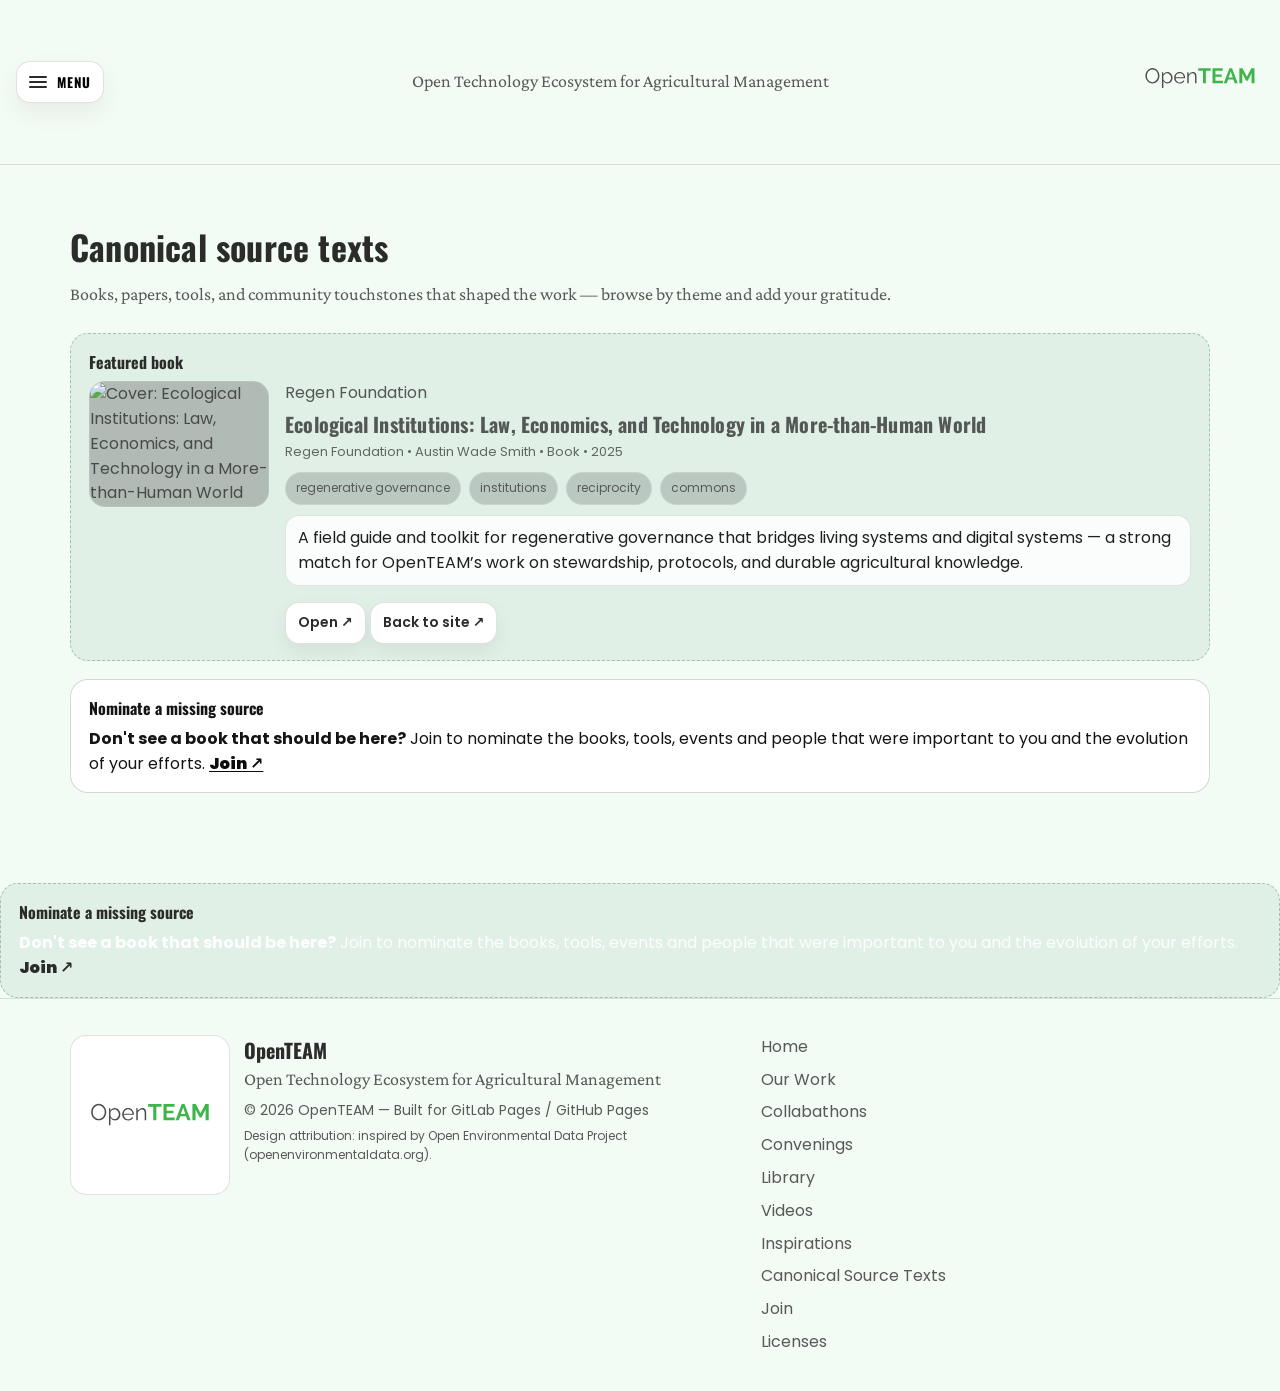
==== commit 8c8be895: "Update canonical-source-texts-updated-v7.html" ====
--- a/canonical-source-texts-updated-v7.html
+++ b/canonical-source-texts-updated-v7.html
@@ -301,6 +301,72 @@
 
 const THEMES = {
   "Agroecology & Regenerative Agriculture": [
+ 
+    {
+      "Theme": "Agroecology & Regenerative Agriculture",
+      "Title": "Regeneration: Ending the Climate Crisis in One Generation",
+      "Author/Contributor": "Paul Hawken",
+      "Type": "Book",
+      "Year": "2021",
+      "Tags": "climate, systems thinking",
+      "Relevance to OpenTEAM": "Frames regenerative agriculture within climate action ecosystems",
+      "Source Link": "",
+      "Cover Image URL": "",
+      "Year_num": 2021,
+      "id": "regeneration-ending-the-climate-crisis-in-one-generation-paul-hawken"
+    },
+    {
+      "Theme": "Agroecology & Regenerative Agriculture",
+      "Title": "Dirt: The Erosion of Civilizations",
+      "Author/Contributor": "David R. Montgomery",
+      "Type": "Book",
+      "Year": "2007",
+      "Tags": "soil health, history",
+      "Relevance to OpenTEAM": "Supports OpenTEAM’s emphasis on healthy soil as public infrastructure",
+      "Source Link": "",
+      "Cover Image URL": "",
+      "Year_num": 2007,
+      "id": "dirt-the-erosion-of-civilizations-david-r-montgomery"
+    },
+    {
+      "Theme": "Agroecology & Regenerative Agriculture",
+      "Title": "Agroecology: The Ecology of Sustainable Food Systems",
+      "Author/Contributor": "Miguel Altieri",
+      "Type": "Book",
+      "Year": "1995",
+      "Tags": "agroecology, sustainability",
+      "Relevance to OpenTEAM": "Scientific grounding for the agroecological paradigm embraced by OpenTEAM",
+      "Source Link": "",
+      "Cover Image URL": "",
+      "Year_num": 1995,
+      "id": "agroecology-the-ecology-of-sustainable-food-systems-miguel-altieri"
+    },
+    {
+      "Theme": "Agroecology & Regenerative Agriculture",
+      "Title": "The Unsettling of America",
+      "Author/Contributor": "Wendell Berry",
+      "Type": "Book",
+      "Year": "1977",
+      "Tags": "agroecology, rural knowledge, land stewardship",
+      "Relevance to OpenTEAM": "Foundational text on the ethics of agriculture and place-based knowledge",
+      "Source Link": "",
+      "Cover Image URL": "",
+      "Year_num": 1977,
+      "id": "the-unsettling-of-america-wendell-berry"
+    },
+    {
+      "Theme": "Agroecology & Regenerative Agriculture",
+      "Title": "One-Straw Revolution",
+      "Author/Contributor": "Masanobu Fukuoka",
+      "Type": "Book",
+      "Year": "1975",
+      "Tags": "regenerative, philosophy, natural farming",
+      "Relevance to OpenTEAM": "Inspires soil-first philosophies and low-input systems",
+      "Source Link": "",
+      "Cover Image URL": "",
+      "Year_num": 1975,
+      "id": "one-straw-revolution-masanobu-fukuoka"
+    }   
     {
       "Theme": "Agroecology & Regenerative Agriculture",
       "Title": "The Great Regeneration",
@@ -314,71 +380,6 @@
       "Year_num": 2025,
       "id": "the-great-regeneration-dorn-cox"
     },
-    {
-      "Theme": "Agroecology & Regenerative Agriculture",
-      "Title": "Regeneration: Ending the Climate Crisis in One Generation",
-      "Author/Contributor": "Paul Hawken",
-      "Type": "Book",
-      "Year": "2021",
-      "Tags": "climate, systems thinking",
-      "Relevance to OpenTEAM": "Frames regenerative agriculture within climate action ecosystems",
-      "Source Link": "",
-      "Cover Image URL": "",
-      "Year_num": 2021,
-      "id": "regeneration-ending-the-climate-crisis-in-one-generation-paul-hawken"
-    },
-    {
-      "Theme": "Agroecology & Regenerative Agriculture",
-      "Title": "Dirt: The Erosion of Civilizations",
-      "Author/Contributor": "David R. Montgomery",
-      "Type": "Book",
-      "Year": "2007",
-      "Tags": "soil health, history",
-      "Relevance to OpenTEAM": "Supports OpenTEAM’s emphasis on healthy soil as public infrastructure",
-      "Source Link": "",
-      "Cover Image URL": "",
-      "Year_num": 2007,
-      "id": "dirt-the-erosion-of-civilizations-david-r-montgomery"
-    },
-    {
-      "Theme": "Agroecology & Regenerative Agriculture",
-      "Title": "Agroecology: The Ecology of Sustainable Food Systems",
-      "Author/Contributor": "Miguel Altieri",
-      "Type": "Book",
-      "Year": "1995",
-      "Tags": "agroecology, sustainability",
-      "Relevance to OpenTEAM": "Scientific grounding for the agroecological paradigm embraced by OpenTEAM",
-      "Source Link": "",
-      "Cover Image URL": "",
-      "Year_num": 1995,
-      "id": "agroecology-the-ecology-of-sustainable-food-systems-miguel-altieri"
-    },
-    {
-      "Theme": "Agroecology & Regenerative Agriculture",
-      "Title": "The Unsettling of America",
-      "Author/Contributor": "Wendell Berry",
-      "Type": "Book",
-      "Year": "1977",
-      "Tags": "agroecology, rural knowledge, land stewardship",
-      "Relevance to OpenTEAM": "Foundational text on the ethics of agriculture and place-based knowledge",
-      "Source Link": "",
-      "Cover Image URL": "",
-      "Year_num": 1977,
-      "id": "the-unsettling-of-america-wendell-berry"
-    },
-    {
-      "Theme": "Agroecology & Regenerative Agriculture",
-      "Title": "One-Straw Revolution",
-      "Author/Contributor": "Masanobu Fukuoka",
-      "Type": "Book",
-      "Year": "1975",
-      "Tags": "regenerative, philosophy, natural farming",
-      "Relevance to OpenTEAM": "Inspires soil-first philosophies and low-input systems",
-      "Source Link": "",
-      "Cover Image URL": "",
-      "Year_num": 1975,
-      "id": "one-straw-revolution-masanobu-fukuoka"
-    }
   ],
   "Systems Thinking & Complexity": [
     {
@@ -543,19 +544,6 @@
     },
     {
       "Theme": "Ethical AI & Data Stewardship",
-      "Title": "Data Feminism",
-      "Author/Contributor": "Catherine D’Ignazio, Lauren Klein",
-      "Type": "Book",
-      "Year": "2020",
-      "Tags": "equity, data ethics",
-      "Relevance to OpenTEAM": "Reframes data ownership and visibility for agricultural equity",
-      "Source Link": "",
-      "Cover Image URL": "",
-      "Year_num": 2020,
-      "id": "data-feminism-catherine-dignazio-lauren-klein"
-    },
-    {
-      "Theme": "Ethical AI & Data Stewardship",
       "Title": "Ethical OS Toolkit",
       "Author/Contributor": "Omidyar Network",
       "Type": "Toolkit",
@@ -861,19 +849,7 @@
       "Year_num": 2015,
       "id": "sociocracy-3-0-bernhard-bockelbrink-et-al"
     },
-    {
-      "Theme": "Governance in Practice",
-      "Title": "Debt: the first 5000 years",
-      "Author/Contributor": "David Graeber",
-      "Type": "",
-      "Year": "2011",
-      "Tags": "governance, in, practice",
-      "Relevance to OpenTEAM": "Reference point within the 'Governance in Practice' lineage; useful for OpenTEAM orientation and shared vocabulary.",
-      "Source Link": "https://en.wikipedia.org/wiki/Debt:_The_First_5,000_Years",
-      "Cover Image URL": "https://covers.openlibrary.org/b/isbn/1933633867-L.jpg",
-      "Year_num": 2011,
-      "id": "debt-the-first-5000-years-david-graeber"
-    }
+ 
   ],
   "Long History  and Visionary Works": [
     {
@@ -928,19 +904,7 @@
       "Year_num": 2021,
       "id": "hospicing-modernity-vanessa-machado-de-oliveira"
     },
-    {
-      "Theme": "Long History  and Visionary Works",
-      "Title": "Debt",
-      "Author/Contributor": "David Graeber",
-      "Type": "",
-      "Year": "2011",
-      "Tags": "and, history, long, visionary, works",
-      "Relevance to OpenTEAM": "Reference point within the 'Long History  and Visionary Works' lineage; useful for OpenTEAM orientation and shared vocabulary.",
-      "Source Link": "https://en.wikipedia.org/wiki/Debt:_The_First_5,000_Years",
-      "Cover Image URL": "https://covers.openlibrary.org/b/isbn/1933633867-L.jpg",
-      "Year_num": 2011,
-      "id": "debt-david-graeber"
-    },
+
     {
       "Theme": "Long History  and Visionary Works",
       "Title": "Debt: The First 5,000 Years",
@@ -1006,45 +970,7 @@
       "Year_num": 1977,
       "id": "dragons-of-eden-carl-sagan"
     },
-    {
-      "Theme": "Long History  and Visionary Works",
-      "Title": "The Dragons of Eden",
-      "Author/Contributor": "Carl Sagan",
-      "Type": "Book",
-      "Year": "1977",
-      "Tags": "Regen EcoWeaving, Evolutionary Consciousness",
-      "Relevance to OpenTEAM": "Reflections on the evolution of human intelligence and its interface with myth and science.",
-      "Source Link": "https://en.wikipedia.org/wiki/The_Dragons_of_Eden",
-      "Cover Image URL": "https://covers.openlibrary.org/b/isbn/0394410459-L.jpg",
-      "Year_num": 1977,
-      "id": "the-dragons-of-eden-carl-sagan"
-    },
-    {
-      "Theme": "Long History  and Visionary Works",
-      "Title": "The Dragons of Eden: Speculations on the Evolution of Human Intelligence",
-      "Author/Contributor": "Carl Sagan",
-      "Type": "Book",
-      "Year": "1977",
-      "Tags": "evolution, cognition, systems thinking, stewardship, long view",
-      "Relevance to OpenTEAM": "A classic long-view synthesis that connects biology, intelligence, and culture — useful grounding for thinking about co-evolution of people, tools, and knowledge systems in agriculture.",
-      "Source Link": "https://en.wikipedia.org/wiki/The_Dragons_of_Eden",
-      "Cover Image URL": "",
-      "Year_num": 1977,
-      "id": "the-dragons-of-eden-speculations-on-the-evolution-of-human-intelligence-carl-sagan"
-    },
-    {
-      "Theme": "Long History  and Visionary Works",
-      "Title": "Small Is Beautiful",
-      "Author/Contributor": "E.F. Schumacher",
-      "Type": "Book",
-      "Year": "1973",
-      "Tags": "economics, scale",
-      "Relevance to OpenTEAM": "Influence on localized and human-scale systems",
-      "Source Link": "",
-      "Cover Image URL": "",
-      "Year_num": 1973,
-      "id": "small-is-beautiful-e-f-schumacher"
-    },
+ 
     {
       "Theme": "Long History  and Visionary Works",
       "Title": "Small is Beautiful: Economics as if People Mattered",
